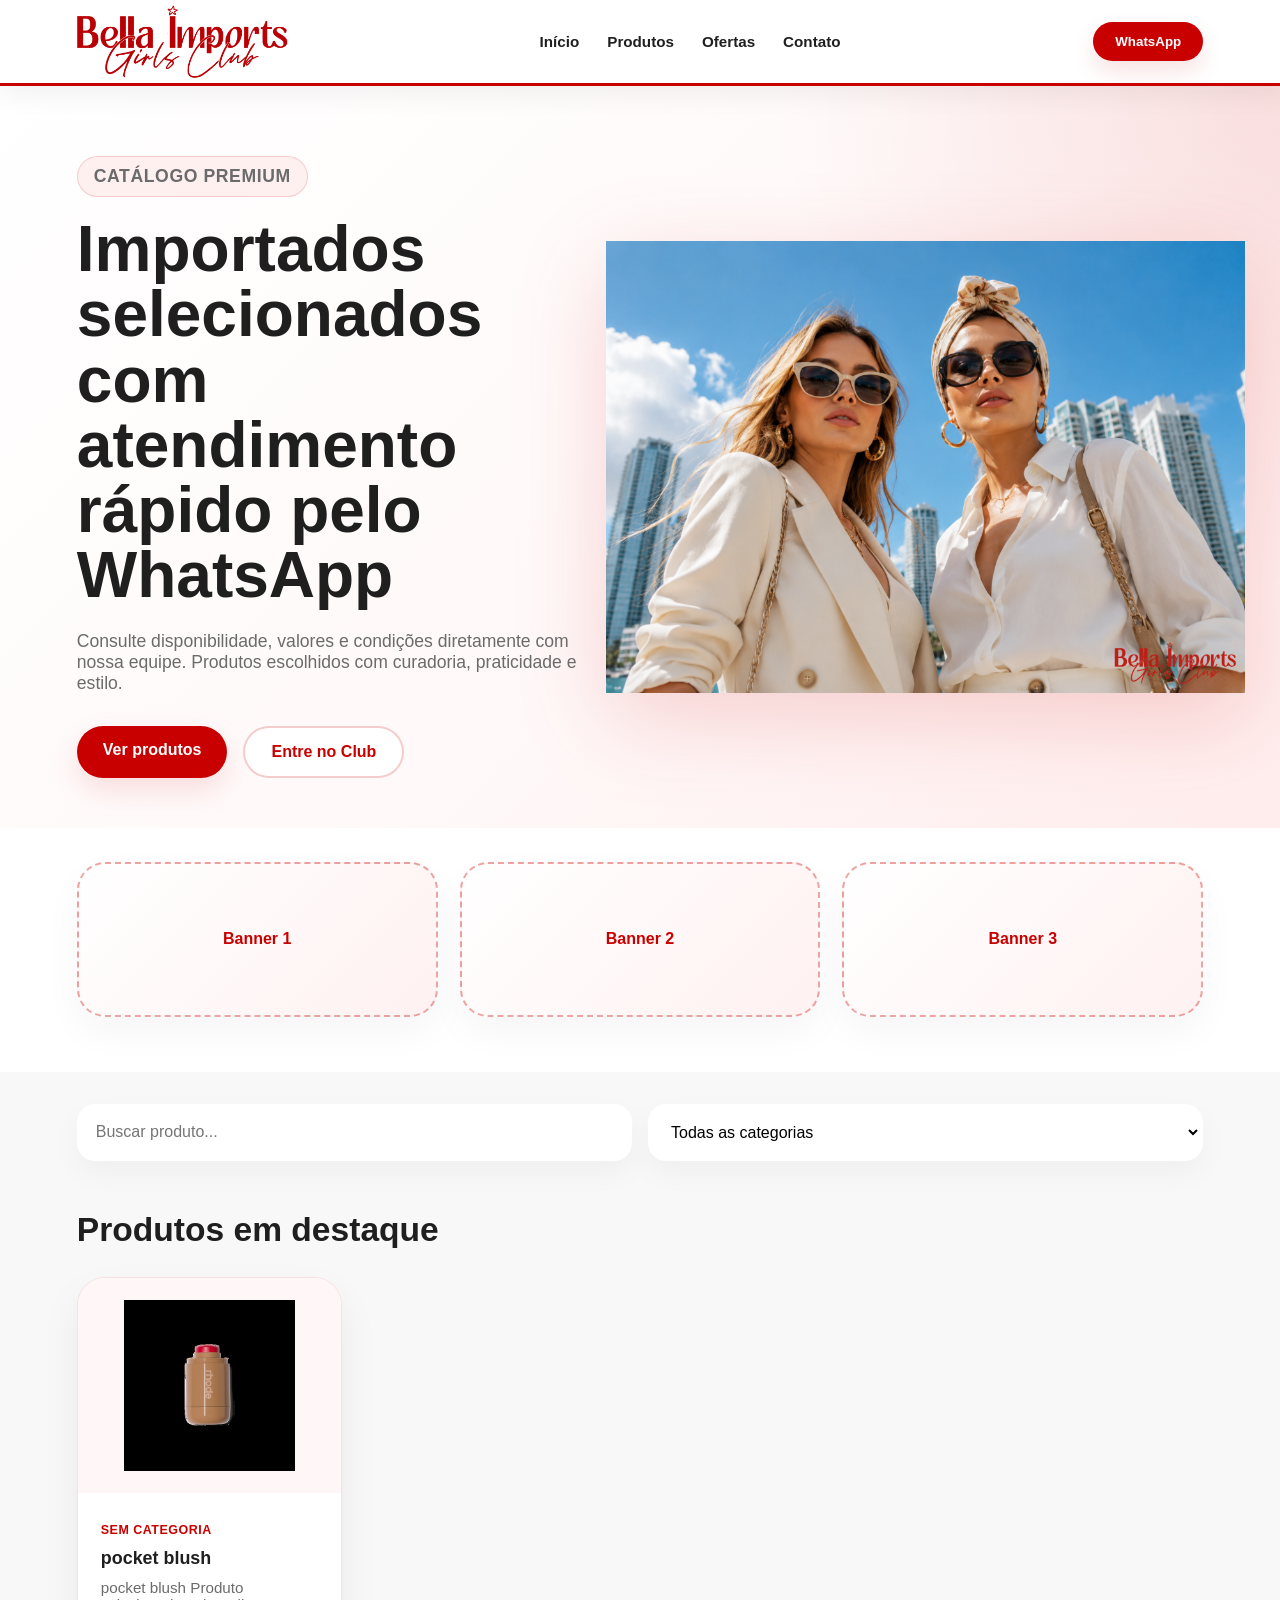
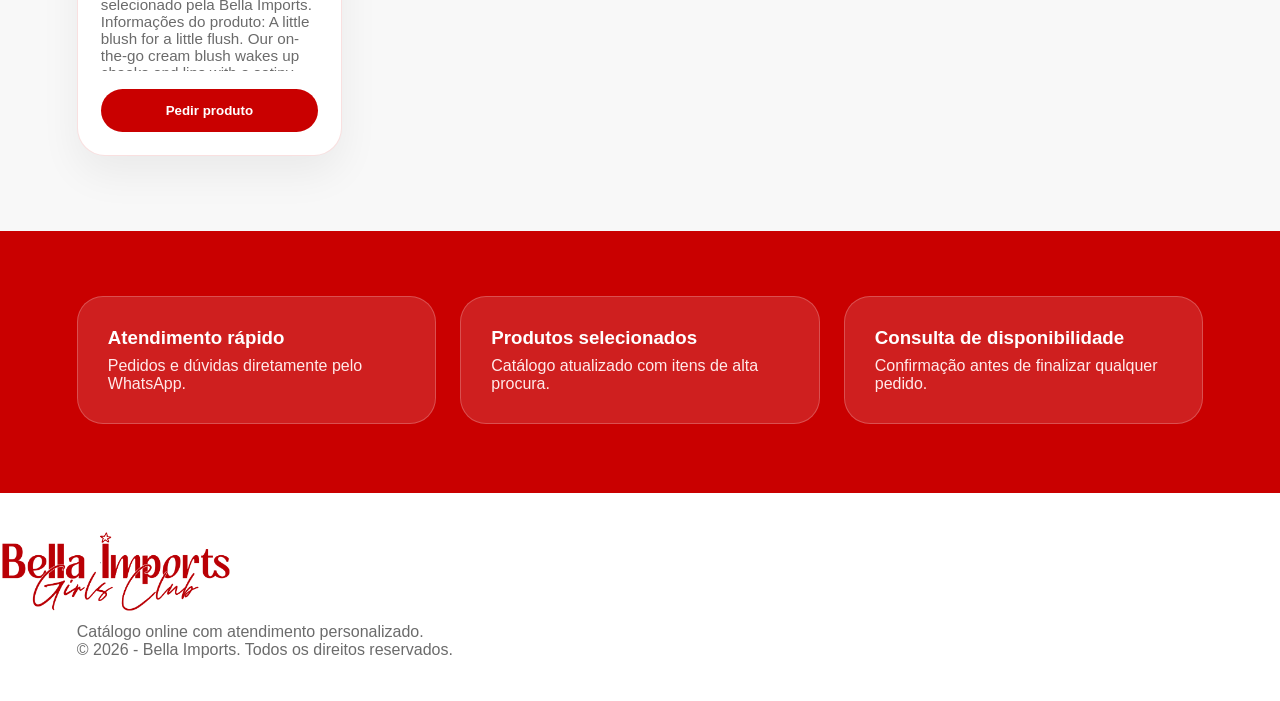
==== index.html @ f45cfa4b "atualiza formulario de pedido" ====
<!DOCTYPE html>
<html lang="pt-BR">
<head>
  <meta charset="UTF-8" />
  <meta name="viewport" content="width=device-width, initial-scale=1.0" />
  <title>Bella Imports</title>
  <link rel="stylesheet" href="styles.css" />
</head>
<body>

  <header class="topbar">
    <div class="logo-img">
      <img src="imagens/logo-bella-imports.png" alt="Bella Imports">
    </div>

    <nav>
      <a href="#">Início</a>
      <a href="#produtos">Produtos</a>
      <a href="#ofertas">Ofertas</a>
      <a href="#contato">Contato</a>
    </nav>

    <button class="whatsapp-btn" onclick="abrirWhatsAppGeral()">WhatsApp</button>
  </header>

  <section class="hero">
    <div class="hero-content">
      <p class="tag">Catálogo premium</p>
      <h1>Importados selecionados com atendimento rápido pelo WhatsApp</h1>
      <p>
        Consulte disponibilidade, valores e condições diretamente com nossa equipe.
        Produtos escolhidos com curadoria, praticidade e estilo.
      </p>

      <div class="hero-actions">
        <a href="#produtos" class="primary-btn">Ver produtos</a>
        <a
  href="https://chat.whatsapp.com/CYGgloy5VpfH5eQVdSyljq?mode=gi_t"
  class="secondary-btn"
  target="_blank"
>
  Entre no Club
</a>
      </div>
    </div>

    <div class="hero-image">
      <img src="imagens/banner-fashion.png" alt="Bella Imports Banner">
    </div>
  </section>

  <section class="banner-grid" id="ofertas">
    <div class="banner">Banner 1</div>
    <div class="banner">Banner 2</div>
    <div class="banner">Banner 3</div>
  </section>

  <section class="controls">
    <input type="text" id="searchInput" placeholder="Buscar produto..." />

    <select id="categoryFilter">
      <option value="todos">Todas as categorias</option>
      <option value="sem-categoria">Sem categoria</option>
      <option value="perfumes">Perfumes</option>
      <option value="celulares">Celulares</option>
      <option value="notebooks">Notebooks</option>
      <option value="games">Games</option>
      <option value="acessorios">Acessórios</option>
    </select>
  </section>

  <main class="products-section" id="produtos">
    <h2>Produtos em destaque</h2>
    <div class="products-grid" id="productsGrid"></div>
  </main>

  <section class="info-section">
    <div>
      <h3>Atendimento rápido</h3>
      <p>Pedidos e dúvidas diretamente pelo WhatsApp.</p>
    </div>

    <div>
      <h3>Produtos selecionados</h3>
      <p>Catálogo atualizado com itens de alta procura.</p>
    </div>

    <div>
      <h3>Consulta de disponibilidade</h3>
      <p>Confirmação antes de finalizar qualquer pedido.</p>
    </div>
  </section>

  <footer id="contato">
    <div class="logo-img footer-logo">
      <img src="imagens/logo-bella-imports.png" alt="Bella Imports">
    </div>

    <p>Catálogo online com atendimento personalizado.</p>
    <p>© 2026 - Bella Imports. Todos os direitos reservados.</p>
  </footer>

  <div class="modal-overlay" id="pedidoModal">
    <div class="pedido-modal">
      <button class="fechar-modal" type="button" onclick="fecharModal()">×</button>

      <span class="modal-tag">Solicitação de produto</span>
      <h2 id="modalProdutoNome">Produto</h2>

      <p class="modal-texto">
        Preencha seus dados para enviar a solicitação pelo WhatsApp.
      </p>

      <div class="form-group">
        <label for="clienteNome">Nome</label>
        <input type="text" id="clienteNome" placeholder="Digite seu nome">
      </div>

      <div class="form-group">
        <label for="clienteCidade">Cidade</label>
        <input type="text" id="clienteCidade" placeholder="Digite sua cidade">
      </div>

      <div class="form-group">
        <label for="clienteEstado">Estado</label>
        <select id="clienteEstado">
          <option value="">Selecione o estado</option>
          <option value="AC">Acre</option>
          <option value="AL">Alagoas</option>
          <option value="AP">Amapá</option>
          <option value="AM">Amazonas</option>
          <option value="BA">Bahia</option>
          <option value="CE">Ceará</option>
          <option value="DF">Distrito Federal</option>
          <option value="ES">Espírito Santo</option>
          <option value="GO">Goiás</option>
          <option value="MA">Maranhão</option>
          <option value="MT">Mato Grosso</option>
          <option value="MS">Mato Grosso do Sul</option>
          <option value="MG">Minas Gerais</option>
          <option value="PA">Pará</option>
          <option value="PB">Paraíba</option>
          <option value="PR">Paraná</option>
          <option value="PE">Pernambuco</option>
          <option value="PI">Piauí</option>
          <option value="RJ">Rio de Janeiro</option>
          <option value="RN">Rio Grande do Norte</option>
          <option value="RS">Rio Grande do Sul</option>
          <option value="RO">Rondônia</option>
          <option value="RR">Roraima</option>
          <option value="SC">Santa Catarina</option>
          <option value="SP">São Paulo</option>
          <option value="SE">Sergipe</option>
          <option value="TO">Tocantins</option>
        </select>
      </div>

      <div class="form-group">
        <label>Forma de pagamento</label>

        <div class="payment-options">
          <label class="payment-card">
            <input type="radio" name="formaPagamento" value="PIX" checked>
            <div class="payment-content">
              <span class="payment-icon">💠</span>
              <div>
                <strong>PIX</strong>
                <small>Pagamento instantâneo</small>
              </div>
            </div>
          </label>

          <label class="payment-card">
            <input type="radio" name="formaPagamento" value="Cartão de Crédito">
            <div class="payment-content">
              <span class="payment-icon">💳</span>
              <div>
                <strong>Cartão de Crédito</strong>
                <small>Parcelamento disponível</small>
              </div>
            </div>
          </label>

          <label class="payment-card">
            <input type="radio" name="formaPagamento" value="Cartão de Débito">
            <div class="payment-content">
              <span class="payment-icon">🏦</span>
              <div>
                <strong>Cartão de Débito</strong>
                <small>Pagamento imediato</small>
              </div>
            </div>
          </label>

          <label class="payment-card">
            <input type="radio" name="formaPagamento" value="Combinar formas de pagamento">
            <div class="payment-content">
              <span class="payment-icon">🤝</span>
              <div>
                <strong>Combinar pagamento</strong>
                <small>Definir posteriormente</small>
              </div>
            </div>
          </label>
        </div>
      </div>

      <button class="confirmar-pedido-btn" type="button" onclick="enviarPedidoWhatsApp()">
        Enviar pelo WhatsApp
      </button>

      <small class="modal-aviso">
        O envio não finaliza compra. Nossa equipe confirmará disponibilidade e condições.
      </small>
    </div>
  </div>

  <script src="script.js"></script>
</body>
</html>
---- styles.css ----
:root {
  --red: #c90000;
  --red-dark: #a80000;
  --red-soft: #fff0f0;
  --white: #ffffff;
  --gray: #f8f8f8;
  --gray-2: #eeeeee;
  --text: #1f1f1f;
  --muted: #6b6b6b;
  --shadow: rgba(201, 0, 0, 0.12);
}

* {
  margin: 0;
  padding: 0;
  box-sizing: border-box;
  font-family: Arial, Helvetica, sans-serif;
}

html {
  scroll-behavior: smooth;
}

body {
  background: var(--gray);
  color: var(--text);
}

.topbar {
  width: 100%;
  height: 86px;
  padding: 0 6%;
  display: flex;
  align-items: center;
  justify-content: space-between;
  background: var(--white);
  box-shadow: 0 8px 28px rgba(0, 0, 0, 0.06);
  position: sticky;
  top: 0;
  z-index: 20;
  border-bottom: 3px solid var(--red);
}

.logo-img {
  width: 210px;
  height: 74px;
  display: flex;
  align-items: center;
  justify-content: center;
  overflow: visible;
}

.logo-img img {
  width: 72px;
  height: auto;
  display: block;
  object-fit: contain;
  transform: rotate(-90deg);
}

nav {
  display: flex;
  gap: 28px;
}

nav a {
  text-decoration: none;
  color: var(--text);
  font-weight: 700;
  font-size: 0.95rem;
}

nav a:hover {
  color: var(--red);
}

.whatsapp-btn,
.primary-btn,
.secondary-btn,
.product-card button,
.confirmar-pedido-btn {
  border: none;
  cursor: pointer;
  border-radius: 999px;
  font-weight: 800;
  transition: 0.25s ease;
}

.whatsapp-btn {
  background: var(--red);
  color: var(--white);
  padding: 12px 22px;
  box-shadow: 0 10px 24px var(--shadow);
}

.whatsapp-btn:hover {
  background: var(--red-dark);
  transform: translateY(-2px);
}

.hero {
  min-height: 560px;
  padding: 70px 6% 50px;
  display: grid;
  grid-template-columns: 1fr 1.05fr;
  align-items: center;
  gap: 42px;
  background:
    radial-gradient(circle at top right, rgba(201, 0, 0, 0.10), transparent 34%),
    linear-gradient(135deg, #ffffff 0%, #fff8f8 60%, #ffecec 100%);
  overflow: hidden;
}

.hero-content {
  position: relative;
  z-index: 2;
}

.tag {
  display: inline-block;
  background: var(--red-soft);
  color: var(--red);
  padding: 9px 16px;
  border-radius: 999px;
  font-weight: 900;
  margin-bottom: 20px;
  text-transform: uppercase;
  letter-spacing: 0.6px;
  font-size: 0.8rem;
  border: 1px solid rgba(201, 0, 0, 0.16);
}

.hero h1 {
  font-size: clamp(2.4rem, 5vw, 4.6rem);
  line-height: 1.02;
  margin-bottom: 22px;
  color: var(--text);
}

.hero p {
  color: var(--muted);
  font-size: 1.1rem;
  max-width: 650px;
}

.hero-actions {
  display: flex;
  gap: 16px;
  margin-top: 32px;
}

.primary-btn,
.secondary-btn {
  text-decoration: none;
  padding: 15px 26px;
}

.primary-btn {
  background: var(--red);
  color: var(--white);
  box-shadow: 0 12px 30px var(--shadow);
}

.secondary-btn {
  background: var(--white);
  color: var(--red);
  border: 2px solid rgba(201, 0, 0, 0.2);
}

.primary-btn:hover,
.secondary-btn:hover {
  transform: translateY(-3px);
}

.secondary-btn:hover {
  background: var(--red-soft);
}

.hero-image {
  width: 100%;
  height: 520px;
  display: flex;
  align-items: center;
  justify-content: center;
  overflow: visible;
}

.hero-image img {
  width: 115%;
  height: 100%;
  object-fit: contain;
  object-position: center;
  display: block;
  filter: drop-shadow(0 24px 45px rgba(201, 0, 0, 0.16));
}

.banner-grid {
  padding: 34px 6% 55px;
  display: grid;
  grid-template-columns: repeat(3, 1fr);
  gap: 22px;
  background: var(--white);
}

.banner {
  height: 155px;
  border-radius: 28px;
  background: linear-gradient(135deg, #ffffff, #fff1f1);
  border: 2px dashed rgba(201, 0, 0, 0.35);
  display: flex;
  align-items: center;
  justify-content: center;
  color: var(--red);
  font-weight: 900;
  box-shadow: 0 16px 38px rgba(0, 0, 0, 0.04);
}

.controls {
  padding: 32px 6% 20px;
  display: flex;
  gap: 16px;
}

.controls input,
.controls select,
.form-group input,
.form-group select {
  width: 100%;
  padding: 17px;
  border: 2px solid transparent;
  border-radius: 18px;
  font-size: 1rem;
  outline: none;
  background: var(--white);
  box-shadow: 0 12px 30px rgba(0, 0, 0, 0.04);
}

.controls input:focus,
.controls select:focus,
.form-group input:focus,
.form-group select:focus {
  border-color: var(--red);
}

.products-section {
  padding: 30px 6% 75px;
}

.products-section h2 {
  font-size: 2.1rem;
  margin-bottom: 28px;
  color: var(--text);
}

.products-grid {
  display: grid;
  grid-template-columns: repeat(4, 1fr);
  gap: 22px;
}

.product-card {
  background: var(--white);
  border-radius: 28px;
  overflow: hidden;
  box-shadow: 0 18px 42px rgba(0, 0, 0, 0.06);
  transition: 0.25s ease;
  border: 1px solid rgba(201, 0, 0, 0.12);
  cursor: pointer;
}

.product-card:hover {
  transform: translateY(-7px);
  box-shadow: 0 28px 70px var(--shadow);
}

.product-img {
  width: 100%;
  height: 215px;
  object-fit: contain;
  padding: 22px;
  background: #fff7f7;
}

.product-info {
  padding: 23px;
}

.category {
  color: var(--red);
  font-size: 0.78rem;
  font-weight: 900;
  text-transform: uppercase;
  letter-spacing: 0.5px;
}

.product-info h3 {
  margin: 10px 0;
  font-size: 1.12rem;
  color: var(--text);
}

.product-info p {
  color: var(--muted);
  font-size: 0.95rem;
  min-height: 44px;
  max-height: 92px;
  overflow: hidden;
}

.product-card button {
  width: 100%;
  padding: 14px;
  background: var(--red);
  color: var(--white);
  margin-top: 18px;
}

.product-card button:hover {
  background: var(--red-dark);
}

.info-section {
  padding: 65px 6%;
  background: var(--red);
  color: var(--white);
  display: grid;
  grid-template-columns: repeat(3, 1fr);
  gap: 24px;
}

.info-section div {
  background: rgba(255, 255, 255, 0.12);
  padding: 30px;
  border-radius: 26px;
  border: 1px solid rgba(255, 255, 255, 0.22);
}

.info-section h3 {
  color: var(--white);
}

.info-section p {
  color: #ffeaea;
  margin-top: 8px;
}

footer {
  padding: 42px 6%;
  background: var(--white);
  color: var(--muted);
  border-top: 4px solid var(--red);
}

.footer-logo {
  justify-content: flex-start;
  margin-bottom: 14px;
}

.footer-logo img {
  width: 78px;
  height: auto;
  object-fit: contain;
  transform: rotate(-90deg);
}

.empty-message {
  background: var(--white);
  padding: 26px;
  border-radius: 22px;
  color: var(--muted);
  border: 1px solid rgba(201, 0, 0, 0.12);
}

.modal-overlay {
  position: fixed;
  inset: 0;
  background: rgba(20, 20, 20, 0.48);
  backdrop-filter: blur(6px);
  display: none;
  align-items: center;
  justify-content: center;
  padding: 20px;
  overflow-y: auto;
  z-index: 999;
}

.modal-overlay.ativo {
  display: flex;
}

.pedido-modal {
  width: 100%;
  max-width: 520px;
  max-height: 92vh;
  overflow-y: auto;
  background: var(--white);
  border-radius: 32px;
  padding: 34px;
  position: relative;
  box-shadow: 0 35px 90px rgba(0, 0, 0, 0.22);
  border: 1px solid rgba(201, 0, 0, 0.14);
  animation: subirModal 0.22s ease;
}

.pedido-modal::-webkit-scrollbar {
  width: 8px;
}

.pedido-modal::-webkit-scrollbar-thumb {
  background: rgba(201, 0, 0, 0.35);
  border-radius: 999px;
}

.pedido-modal::-webkit-scrollbar-track {
  background: transparent;
}

@keyframes subirModal {
  from {
    opacity: 0;
    transform: translateY(18px) scale(0.98);
  }

  to {
    opacity: 1;
    transform: translateY(0) scale(1);
  }
}

.fechar-modal {
  position: absolute;
  top: 18px;
  right: 18px;
  width: 38px;
  height: 38px;
  border: none;
  border-radius: 50%;
  background: var(--red-soft);
  color: var(--red);
  font-size: 1.7rem;
  line-height: 1;
  cursor: pointer;
}

.fechar-modal:hover {
  background: var(--red);
  color: var(--white);
}

.modal-tag {
  display: inline-block;
  background: var(--red-soft);
  color: var(--red);
  padding: 8px 13px;
  border-radius: 999px;
  font-size: 0.78rem;
  font-weight: 900;
  text-transform: uppercase;
  margin-bottom: 14px;
}

.pedido-modal h2 {
  font-size: 1.55rem;
  color: var(--text);
  padding-right: 40px;
  margin-bottom: 10px;
}

.modal-texto {
  color: var(--muted);
  margin-bottom: 24px;
  line-height: 1.45;
}

.form-group {
  margin-bottom: 16px;
}

.form-group label {
  display: block;
  font-weight: 800;
  margin-bottom: 8px;
  color: var(--text);
}

.confirmar-pedido-btn {
  width: 100%;
  padding: 16px;
  background: var(--red);
  color: var(--white);
  margin-top: 8px;
  font-size: 1rem;
  box-shadow: 0 12px 30px var(--shadow);
}

.confirmar-pedido-btn:hover {
  background: var(--red-dark);
  transform: translateY(-2px);
}

.modal-aviso {
  display: block;
  margin-top: 14px;
  color: var(--muted);
  line-height: 1.4;
  text-align: center;
}

.payment-options {
  display: flex;
  flex-direction: column;
  gap: 14px;
  margin-top: 14px;
}

.payment-card {
  position: relative;
  display: block;
  cursor: pointer;
}

.payment-card input[type="radio"] {
  position: absolute;
  opacity: 0;
  pointer-events: none;
}

.payment-content {
  display: flex;
  align-items: center;
  gap: 16px;
  padding: 18px;
  border-radius: 22px;
  background: #fff;
  border: 2px solid rgba(201, 0, 0, 0.08);
  transition: 0.22s ease;
  box-shadow: 0 10px 26px rgba(0, 0, 0, 0.03);
}

.payment-card:hover .payment-content {
  transform: translateY(-2px);
  border-color: rgba(201, 0, 0, 0.25);
}

.payment-card input[type="radio"]:checked + .payment-content {
  border-color: var(--red);
  background: linear-gradient(135deg, #fff, #fff5f5);
  box-shadow: 0 18px 44px rgba(201, 0, 0, 0.12);
}

.payment-icon {
  width: 54px;
  height: 54px;
  border-radius: 18px;
  background: var(--red-soft);
  display: flex;
  align-items: center;
  justify-content: center;
  font-size: 1.4rem;
  flex-shrink: 0;
}

.payment-content strong {
  display: block;
  font-size: 1rem;
  color: var(--text);
}

.payment-content small {
  color: var(--muted);
  margin-top: 4px;
  display: block;
}

@media (max-width: 1000px) {
  .hero {
    grid-template-columns: 1fr;
    padding-top: 55px;
  }

  .hero-image {
    height: auto;
    margin-top: 10px;
  }

  .hero-image img {
    width: 100%;
    height: auto;
  }

  .banner-grid,
  .info-section {
    grid-template-columns: 1fr;
  }

  .products-grid {
    grid-template-columns: repeat(2, 1fr);
  }

  nav {
    display: none;
  }
}

@media (max-width: 600px) {
  .topbar {
    height: 78px;
    padding: 0 4%;
  }

  .logo-img {
    width: 160px;
    height: 64px;
  }

  .logo-img img {
    width: 60px;
    transform: rotate(-90deg);
  }

  .hero {
    padding: 46px 4% 30px;
  }

  .hero-actions,
  .controls {
    flex-direction: column;
  }

  .products-grid {
    grid-template-columns: 1fr;
  }

  .banner-grid,
  .products-section,
  .info-section {
    padding-left: 4%;
    padding-right: 4%;
  }

  .pedido-modal {
    padding: 28px 22px;
    border-radius: 26px;
  }
}
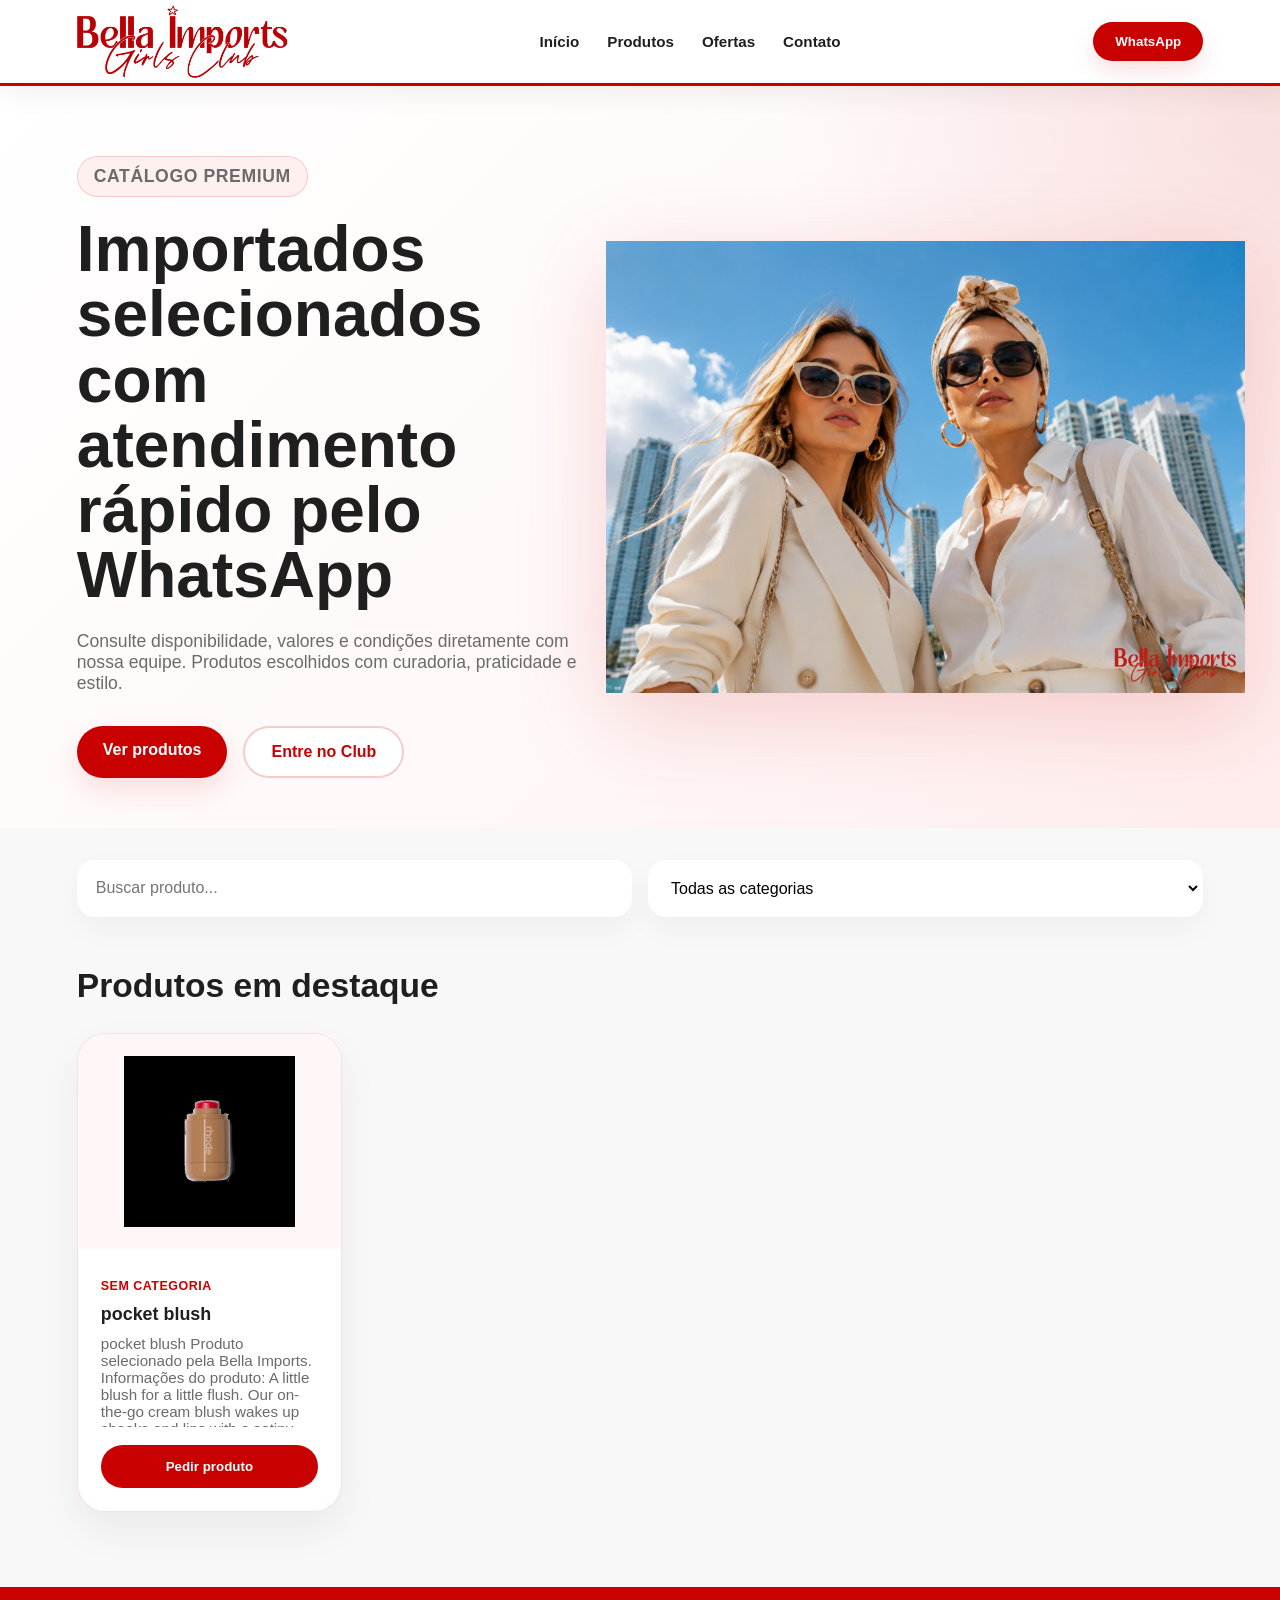
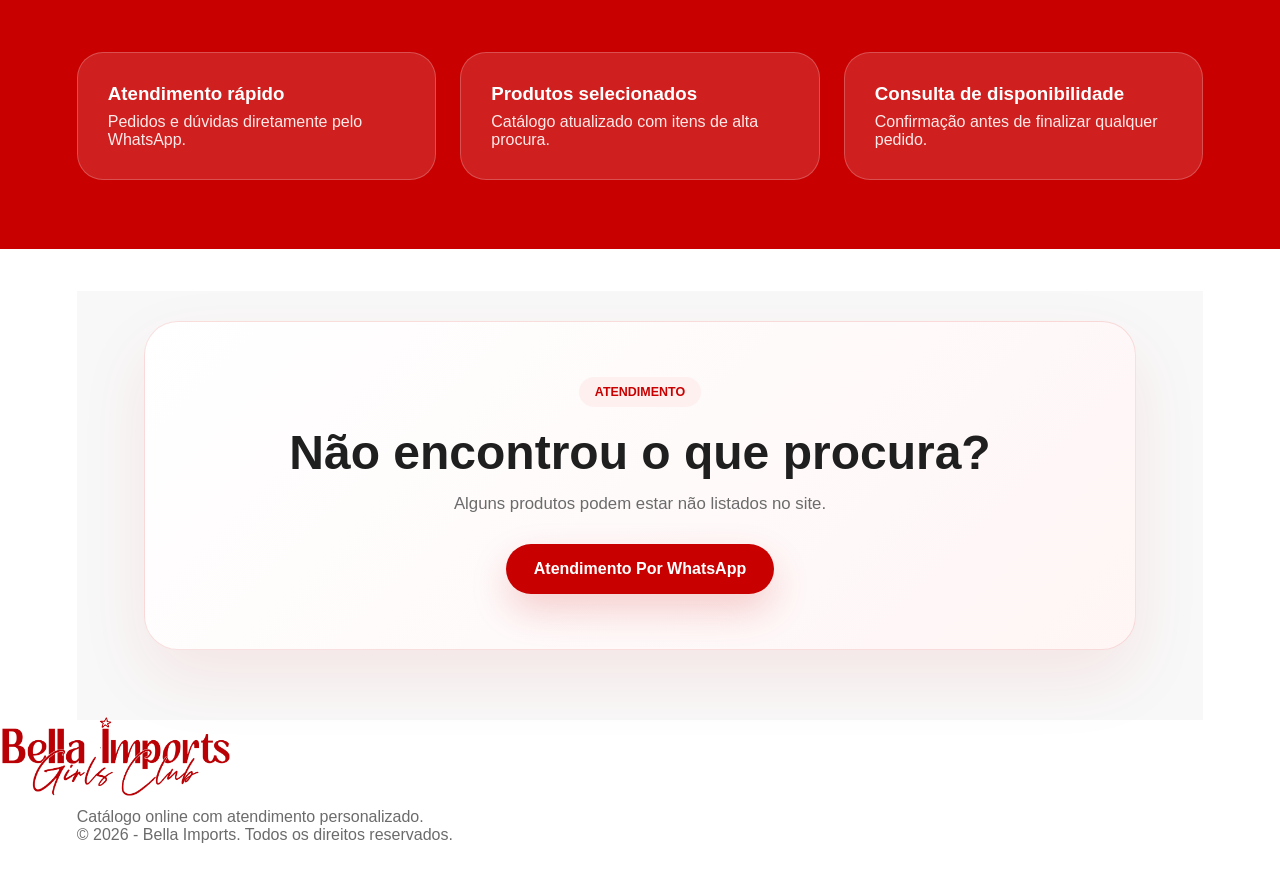
==== commit e95b6180: "adiciona cidade e estado" ====
--- a/index.html
+++ b/index.html
@@ -47,12 +47,6 @@
     <div class="hero-image">
       <img src="imagens/banner-fashion.png" alt="Bella Imports Banner">
     </div>
-  </section>
-
-  <section class="banner-grid" id="ofertas">
-    <div class="banner">Banner 1</div>
-    <div class="banner">Banner 2</div>
-    <div class="banner">Banner 3</div>
   </section>
 
   <section class="controls">
@@ -92,6 +86,33 @@
   </section>
 
   <footer id="contato">
+<section class="support-card-section">
+
+  <div class="support-card">
+
+    <span class="support-tag">
+      Atendimento
+    </span>
+
+    <h2>
+      Não encontrou o que procura?
+    </h2>
+
+    <p>
+      Alguns produtos podem estar não listados no site.
+    </p>
+
+    <a
+      href="https://wa.me/5517999999999?text=Ol%C3%A1%2C%20vim%20do%20Site!"
+      class="support-whatsapp-btn"
+      target="_blank"
+    >
+      Atendimento Por WhatsApp
+    </a>
+
+  </div>
+
+</section>
     <div class="logo-img footer-logo">
       <img src="imagens/logo-bella-imports.png" alt="Bella Imports">
     </div>
--- a/styles.css
+++ b/styles.css
@@ -642,4 +642,113 @@
     padding: 28px 22px;
     border-radius: 26px;
   }
+}
+
+/* CARD SUPORTE */
+
+.support-card-section {
+  padding: 30px 6% 70px;
+  background: var(--gray);
+}
+
+.support-card {
+  width: 100%;
+
+  border-radius: 34px;
+
+  padding: 55px 40px;
+
+  background:
+    linear-gradient(
+      135deg,
+      #ffffff 0%,
+      #fff5f5 100%
+    );
+
+  border:
+    1px solid rgba(201, 0, 0, 0.12);
+
+  box-shadow:
+    0 28px 70px rgba(201, 0, 0, 0.08);
+
+  text-align: center;
+}
+
+.support-tag {
+  display: inline-block;
+
+  background: var(--red-soft);
+
+  color: var(--red);
+
+  padding: 8px 16px;
+
+  border-radius: 999px;
+
+  font-size: 0.78rem;
+
+  font-weight: 900;
+
+  text-transform: uppercase;
+
+  margin-bottom: 18px;
+}
+
+.support-card h2 {
+  font-size: clamp(2rem, 4vw, 3rem);
+
+  color: var(--text);
+
+  margin-bottom: 14px;
+}
+
+.support-card p {
+  color: var(--muted);
+
+  font-size: 1.05rem;
+
+  margin-bottom: 30px;
+}
+
+.support-whatsapp-btn {
+  display: inline-flex;
+
+  align-items: center;
+
+  justify-content: center;
+
+  text-decoration: none;
+
+  background: var(--red);
+
+  color: var(--white);
+
+  padding: 16px 28px;
+
+  border-radius: 999px;
+
+  font-weight: 800;
+
+  transition: 0.25s ease;
+
+  box-shadow:
+    0 16px 38px rgba(201, 0, 0, 0.18);
+}
+
+.support-whatsapp-btn:hover {
+  background: var(--red-dark);
+
+  transform: translateY(-3px);
+}
+
+@media (max-width: 700px) {
+
+  .support-card {
+    padding: 42px 24px;
+  }
+
+  .support-card h2 {
+    line-height: 1.1;
+  }
+
 }
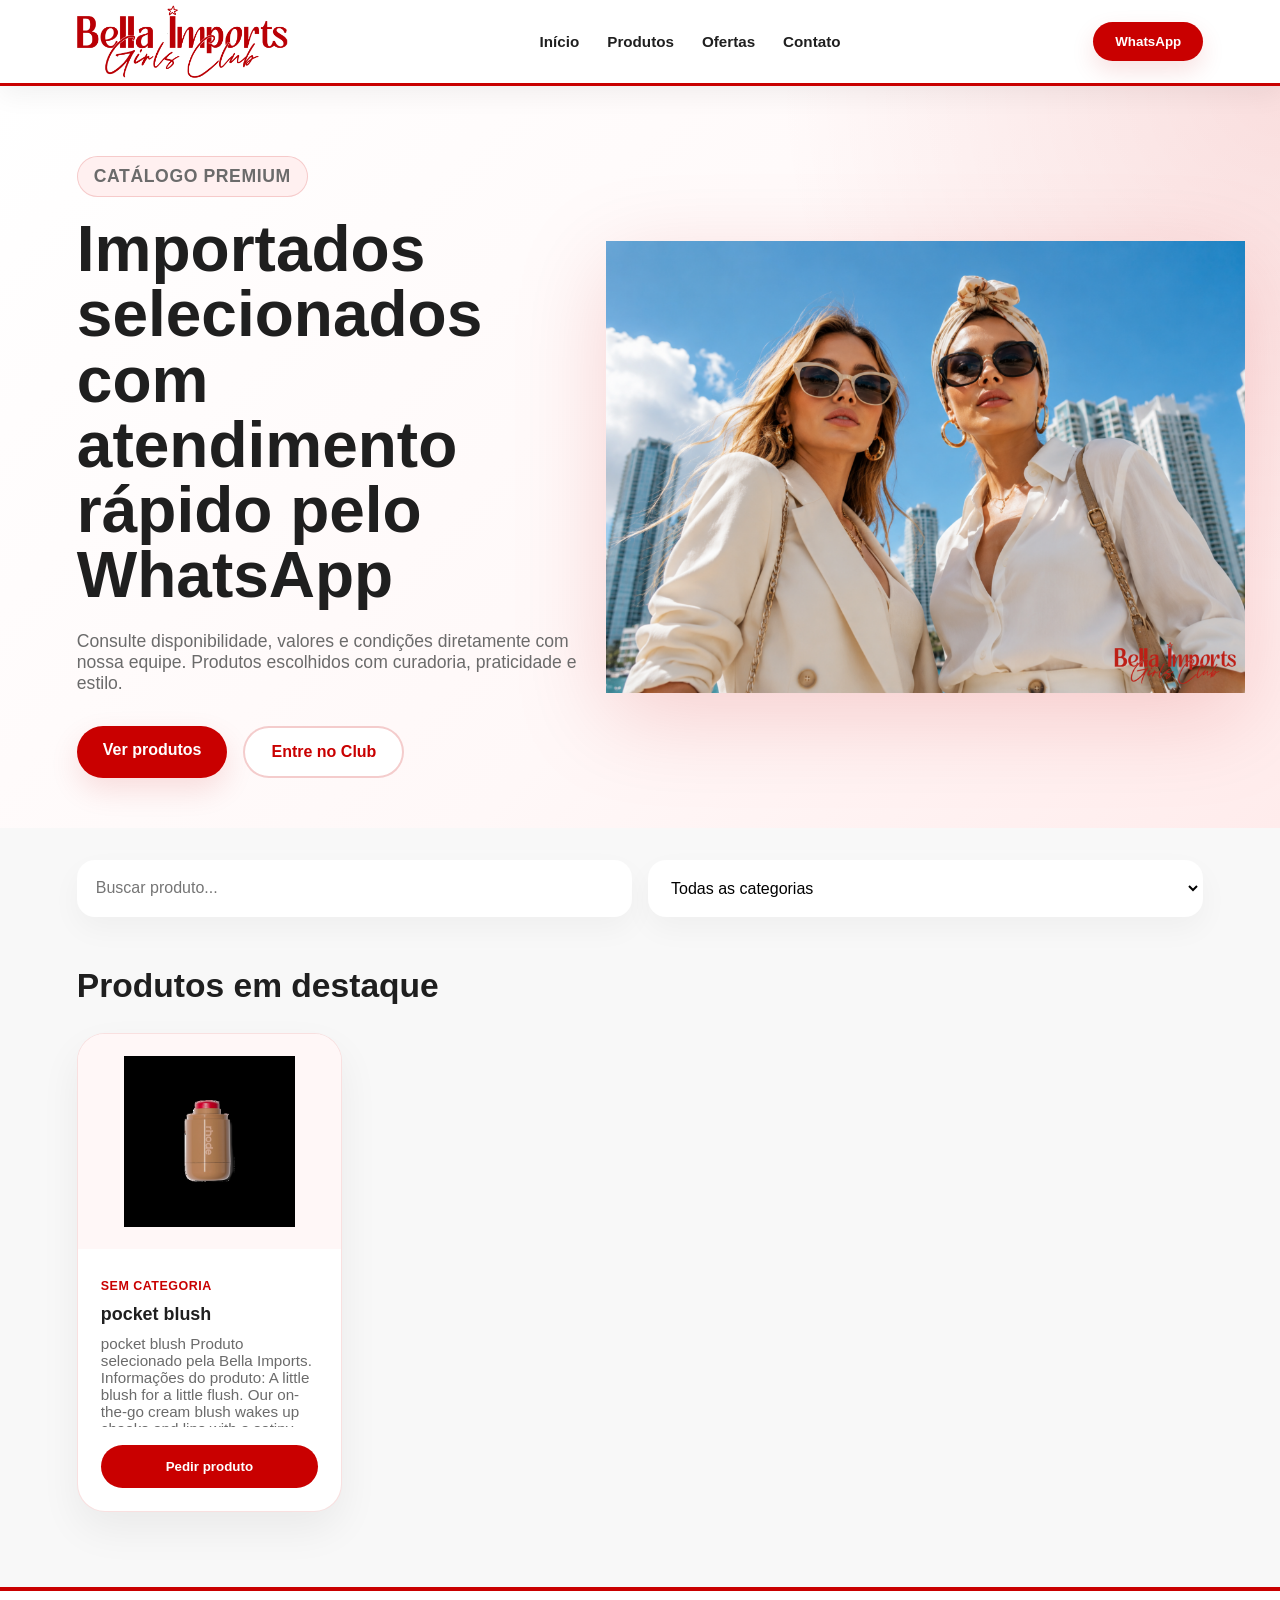
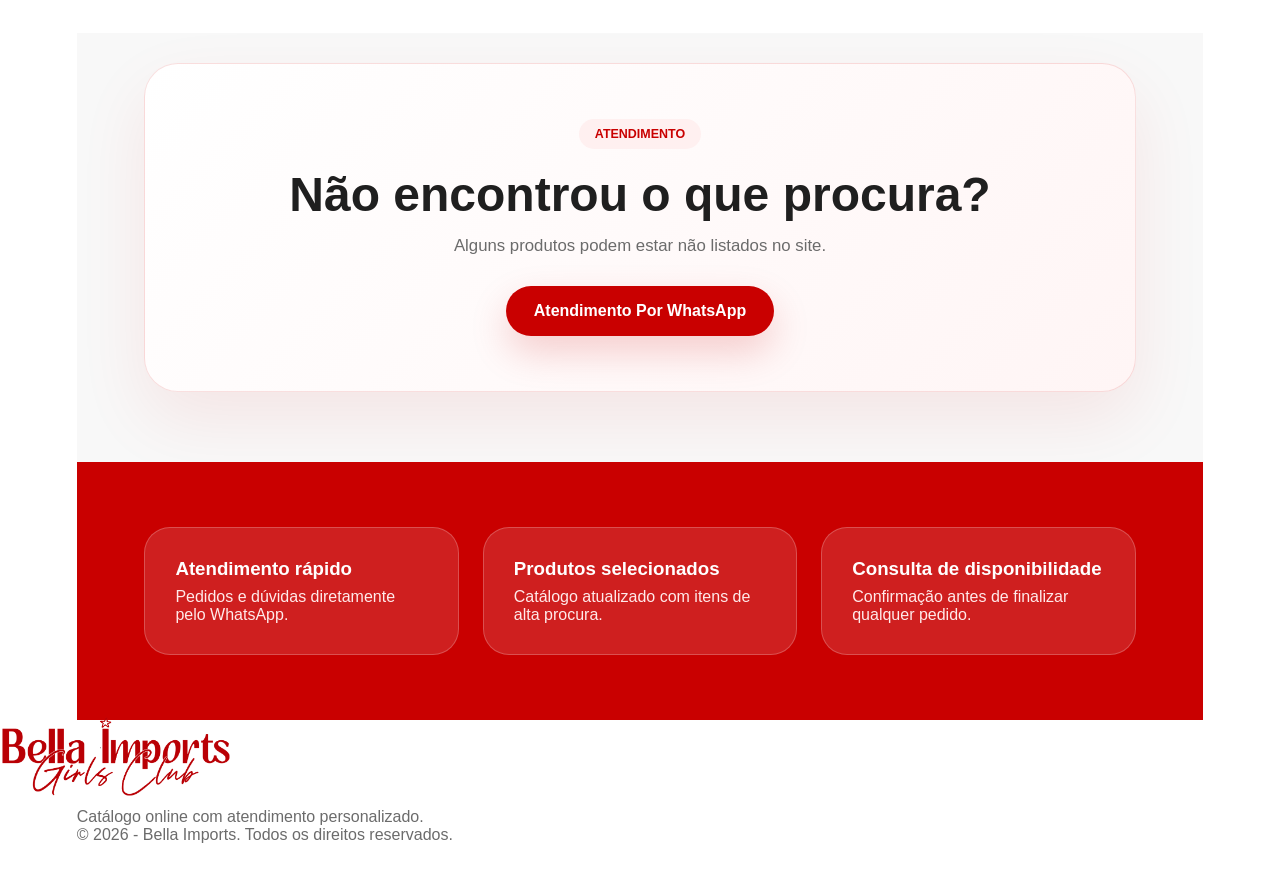
==== commit 0a30e02a: "atualiza formulario de pedido" ====
--- a/index.html
+++ b/index.html
@@ -68,23 +68,6 @@
     <div class="products-grid" id="productsGrid"></div>
   </main>
 
-  <section class="info-section">
-    <div>
-      <h3>Atendimento rápido</h3>
-      <p>Pedidos e dúvidas diretamente pelo WhatsApp.</p>
-    </div>
-
-    <div>
-      <h3>Produtos selecionados</h3>
-      <p>Catálogo atualizado com itens de alta procura.</p>
-    </div>
-
-    <div>
-      <h3>Consulta de disponibilidade</h3>
-      <p>Confirmação antes de finalizar qualquer pedido.</p>
-    </div>
-  </section>
-
   <footer id="contato">
 <section class="support-card-section">
 
@@ -111,8 +94,25 @@
     </a>
 
   </div>
-
 </section>
+
+  <section class="info-section">
+    <div>
+      <h3>Atendimento rápido</h3>
+      <p>Pedidos e dúvidas diretamente pelo WhatsApp.</p>
+    </div>
+
+    <div>
+      <h3>Produtos selecionados</h3>
+      <p>Catálogo atualizado com itens de alta procura.</p>
+    </div>
+
+    <div>
+      <h3>Consulta de disponibilidade</h3>
+      <p>Confirmação antes de finalizar qualquer pedido.</p>
+    </div>
+  </section>
+
     <div class="logo-img footer-logo">
       <img src="imagens/logo-bella-imports.png" alt="Bella Imports">
     </div>
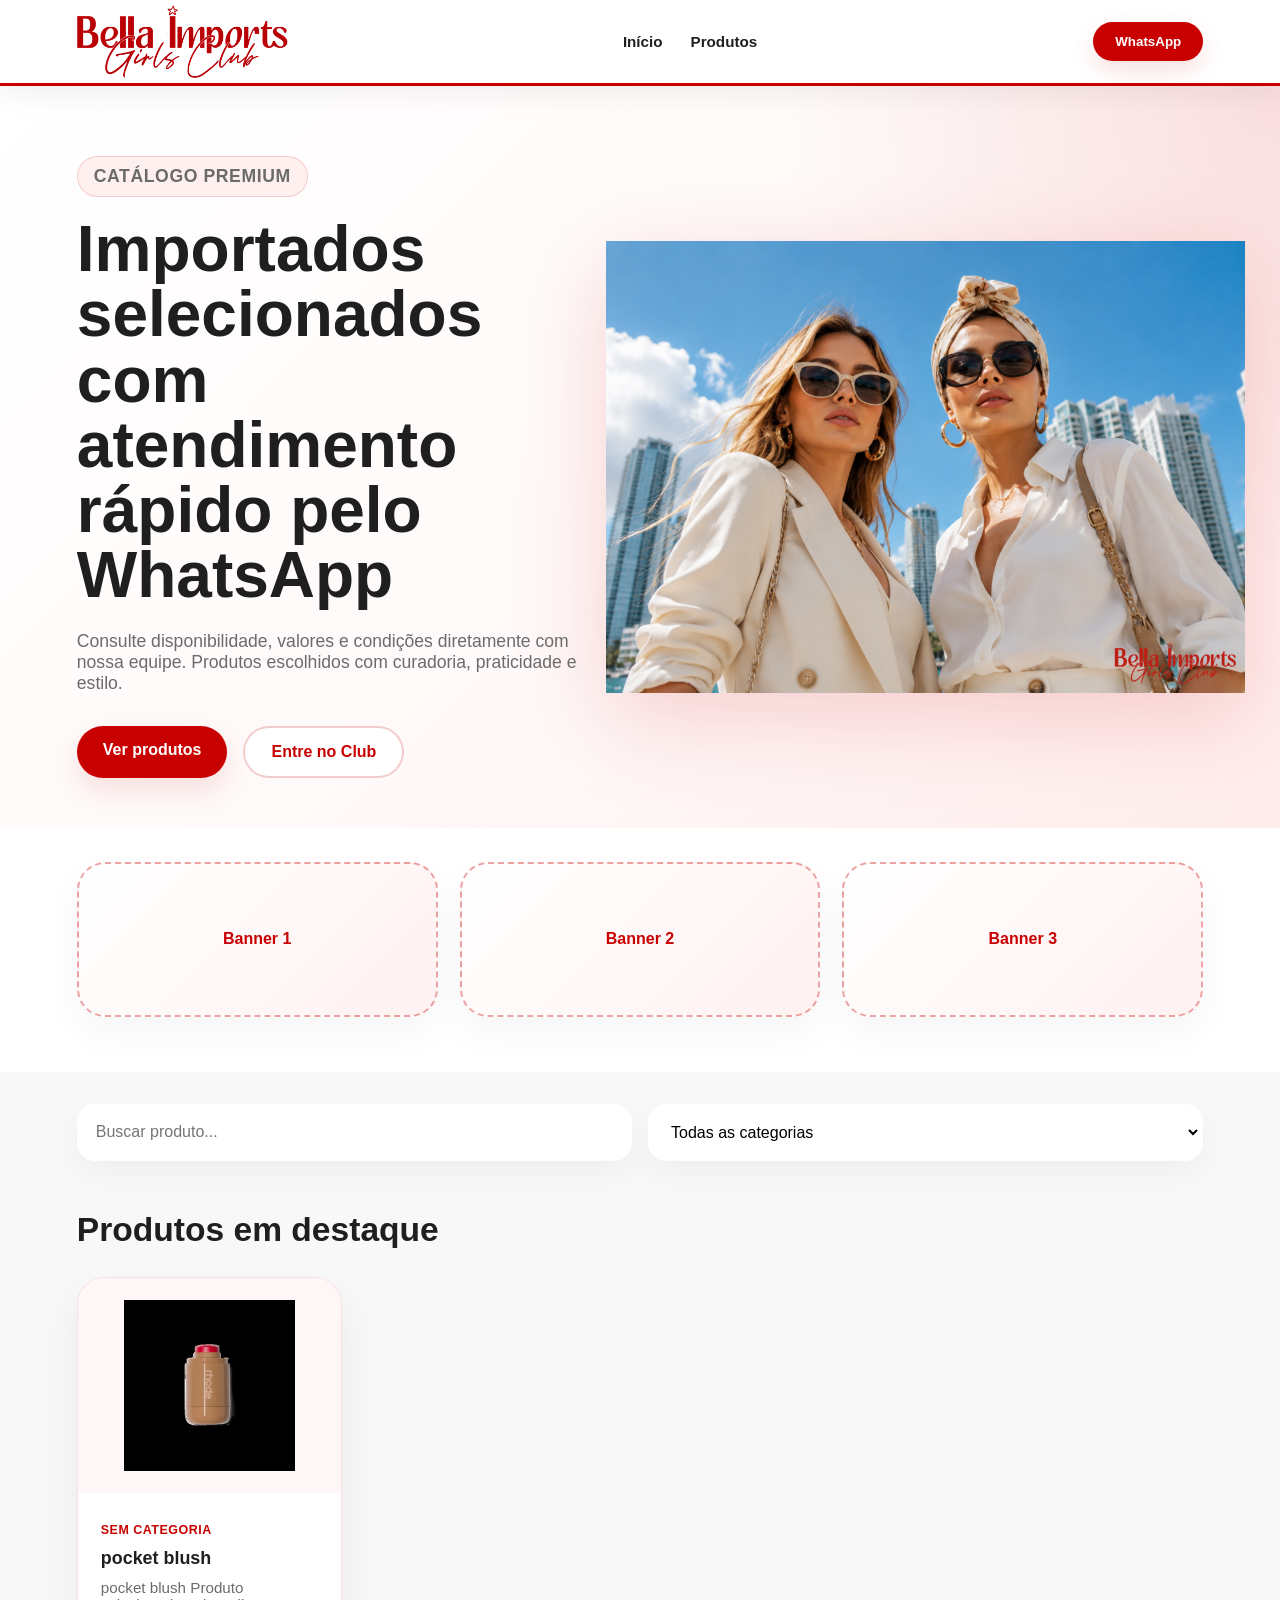
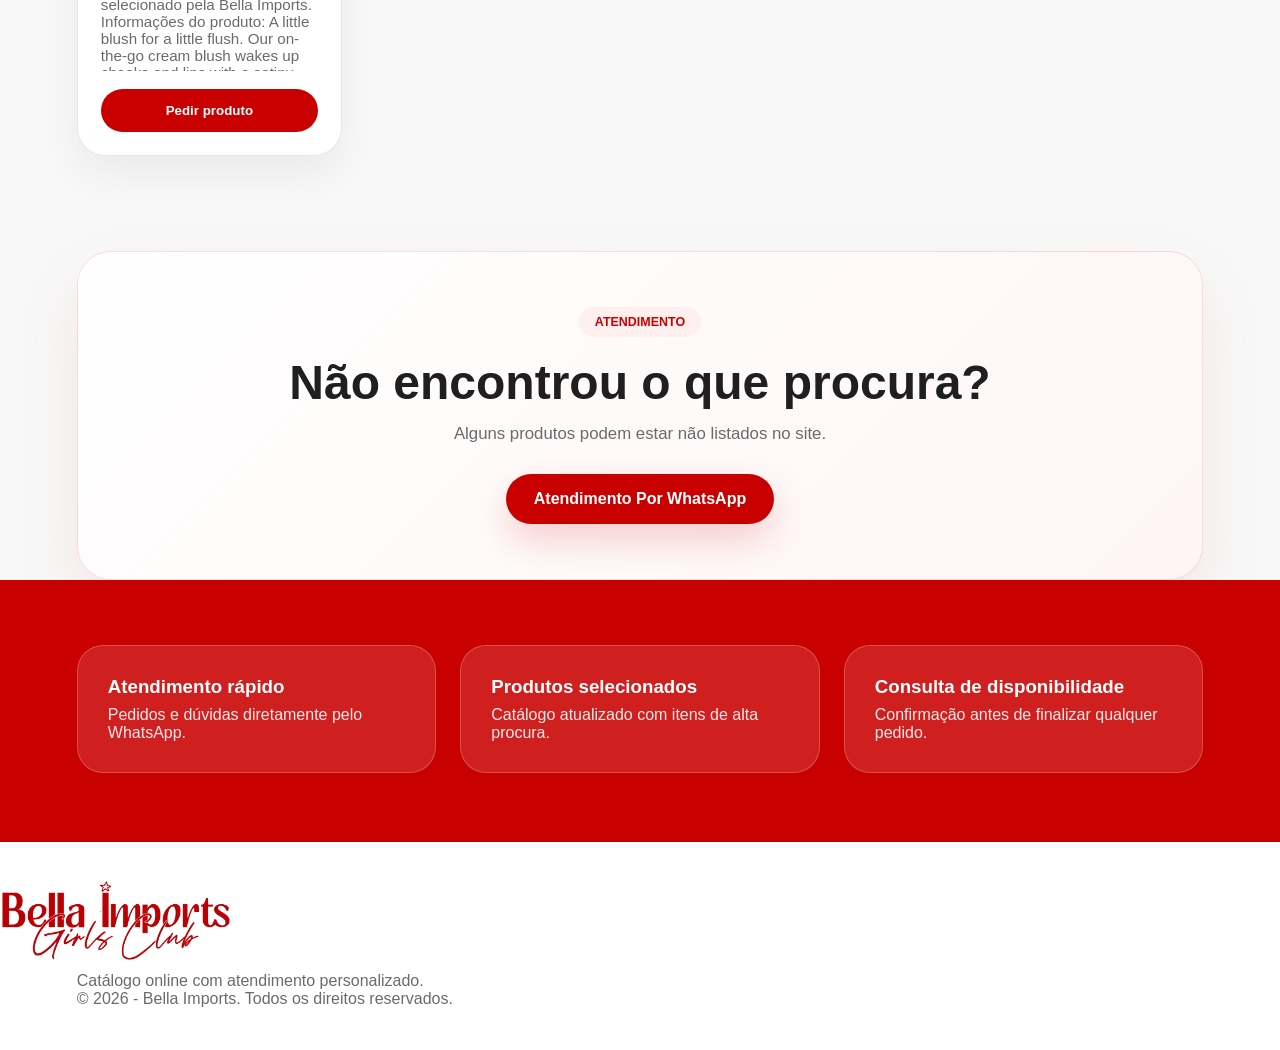
==== commit a9a887e2: "atualiza formulario de pedido" ====
--- a/index.html
+++ b/index.html
@@ -3,100 +3,191 @@
 <head>
   <meta charset="UTF-8" />
   <meta name="viewport" content="width=device-width, initial-scale=1.0" />
+
   <title>Bella Imports</title>
+
   <link rel="stylesheet" href="styles.css" />
 </head>
+
 <body>
 
   <header class="topbar">
+
     <div class="logo-img">
-      <img src="imagens/logo-bella-imports.png" alt="Bella Imports">
+      <img
+        src="imagens/logo-bella-imports.png"
+        alt="Bella Imports"
+      >
     </div>
 
     <nav>
       <a href="#">Início</a>
       <a href="#produtos">Produtos</a>
-      <a href="#ofertas">Ofertas</a>
-      <a href="#contato">Contato</a>
     </nav>
 
-    <button class="whatsapp-btn" onclick="abrirWhatsAppGeral()">WhatsApp</button>
+    <button
+      class="whatsapp-btn"
+      onclick="abrirWhatsAppGeral()"
+    >
+      WhatsApp
+    </button>
+
   </header>
 
   <section class="hero">
+
     <div class="hero-content">
-      <p class="tag">Catálogo premium</p>
-      <h1>Importados selecionados com atendimento rápido pelo WhatsApp</h1>
+
+      <p class="tag">
+        Catálogo premium
+      </p>
+
+      <h1>
+        Importados selecionados com atendimento rápido pelo WhatsApp
+      </h1>
+
       <p>
         Consulte disponibilidade, valores e condições diretamente com nossa equipe.
         Produtos escolhidos com curadoria, praticidade e estilo.
       </p>
 
       <div class="hero-actions">
-        <a href="#produtos" class="primary-btn">Ver produtos</a>
+
         <a
-  href="https://chat.whatsapp.com/CYGgloy5VpfH5eQVdSyljq?mode=gi_t"
-  class="secondary-btn"
-  target="_blank"
->
-  Entre no Club
-</a>
+          href="#produtos"
+          class="primary-btn"
+        >
+          Ver produtos
+        </a>
+
+        <a
+          href="https://chat.whatsapp.com/CYGgloy5VpfH5eQVdSyljq?mode=gi_t"
+          class="secondary-btn"
+          target="_blank"
+        >
+          Entre no Club
+        </a>
+
       </div>
+
     </div>
 
     <div class="hero-image">
-      <img src="imagens/banner-fashion.png" alt="Bella Imports Banner">
-    </div>
+      <img
+        src="imagens/banner-fashion.png"
+        alt="Bella Imports Banner"
+      >
+    </div>
+
   </section>
 
+  <section
+    class="banner-grid"
+    id="ofertas"
+  >
+
+    <div class="banner">
+      Banner 1
+    </div>
+
+    <div class="banner">
+      Banner 2
+    </div>
+
+    <div class="banner">
+      Banner 3
+    </div>
+
+  </section>
+
   <section class="controls">
-    <input type="text" id="searchInput" placeholder="Buscar produto..." />
+
+    <input
+      type="text"
+      id="searchInput"
+      placeholder="Buscar produto..."
+    />
 
     <select id="categoryFilter">
-      <option value="todos">Todas as categorias</option>
-      <option value="sem-categoria">Sem categoria</option>
-      <option value="perfumes">Perfumes</option>
-      <option value="celulares">Celulares</option>
-      <option value="notebooks">Notebooks</option>
-      <option value="games">Games</option>
-      <option value="acessorios">Acessórios</option>
+
+      <option value="todos">
+        Todas as categorias
+      </option>
+
+      <option value="sem-categoria">
+        Sem categoria
+      </option>
+
+      <option value="perfumes">
+        Perfumes
+      </option>
+
+      <option value="celulares">
+        Celulares
+      </option>
+
+      <option value="notebooks">
+        Notebooks
+      </option>
+
+      <option value="games">
+        Games
+      </option>
+
+      <option value="acessorios">
+        Acessórios
+      </option>
+
     </select>
+
   </section>
 
-  <main class="products-section" id="produtos">
-    <h2>Produtos em destaque</h2>
-    <div class="products-grid" id="productsGrid"></div>
+  <main
+    class="products-section"
+    id="produtos"
+  >
+
+    <h2>
+      Produtos em destaque
+    </h2>
+
+    <div
+      class="products-grid"
+      id="productsGrid"
+    ></div>
+
   </main>
 
-  <footer id="contato">
-<section class="support-card-section">
-
-  <div class="support-card">
-
-    <span class="support-tag">
-      Atendimento
-    </span>
-
-    <h2>
-      Não encontrou o que procura?
-    </h2>
-
-    <p>
-      Alguns produtos podem estar não listados no site.
-    </p>
-
-    <a
-      href="https://wa.me/5517999999999?text=Ol%C3%A1%2C%20vim%20do%20Site!"
-      class="support-whatsapp-btn"
-      target="_blank"
-    >
-      Atendimento Por WhatsApp
-    </a>
-
-  </div>
-</section>
+  <section class="support-card-section">
+
+    <div class="support-card">
+
+      <span class="support-tag">
+        Atendimento
+      </span>
+
+      <h2>
+        Não encontrou o que procura?
+      </h2>
+
+      <p>
+        Alguns produtos podem estar não listados no site.
+      </p>
+
+      <a
+        href="https://wa.me/5517997332057?text=Ol%C3%A1%2C%20vim%20do%20Site!"
+        class="support-whatsapp-btn"
+        target="_blank"
+      >
+        Atendimento Por WhatsApp
+      </a>
+
+    </div>
+
+  </section>
 
   <section class="info-section">
+
     <div>
       <h3>Atendimento rápido</h3>
       <p>Pedidos e dúvidas diretamente pelo WhatsApp.</p>
@@ -111,41 +202,97 @@
       <h3>Consulta de disponibilidade</h3>
       <p>Confirmação antes de finalizar qualquer pedido.</p>
     </div>
+
   </section>
 
+  <footer id="contato">
+
     <div class="logo-img footer-logo">
-      <img src="imagens/logo-bella-imports.png" alt="Bella Imports">
-    </div>
-
-    <p>Catálogo online com atendimento personalizado.</p>
-    <p>© 2026 - Bella Imports. Todos os direitos reservados.</p>
+
+      <img
+        src="imagens/logo-bella-imports.png"
+        alt="Bella Imports"
+      >
+
+    </div>
+
+    <p>
+      Catálogo online com atendimento personalizado.
+    </p>
+
+    <p>
+      © 2026 - Bella Imports. Todos os direitos reservados.
+    </p>
+
   </footer>
 
-  <div class="modal-overlay" id="pedidoModal">
+  <div
+    class="modal-overlay"
+    id="pedidoModal"
+  >
+
     <div class="pedido-modal">
-      <button class="fechar-modal" type="button" onclick="fecharModal()">×</button>
-
-      <span class="modal-tag">Solicitação de produto</span>
-      <h2 id="modalProdutoNome">Produto</h2>
+
+      <button
+        class="fechar-modal"
+        type="button"
+        onclick="fecharModal()"
+      >
+        ×
+      </button>
+
+      <span class="modal-tag">
+        Solicitação de produto
+      </span>
+
+      <h2 id="modalProdutoNome">
+        Produto
+      </h2>
 
       <p class="modal-texto">
         Preencha seus dados para enviar a solicitação pelo WhatsApp.
       </p>
 
       <div class="form-group">
-        <label for="clienteNome">Nome</label>
-        <input type="text" id="clienteNome" placeholder="Digite seu nome">
+
+        <label for="clienteNome">
+          Nome
+        </label>
+
+        <input
+          type="text"
+          id="clienteNome"
+          placeholder="Digite seu nome"
+        >
+
       </div>
 
       <div class="form-group">
-        <label for="clienteCidade">Cidade</label>
-        <input type="text" id="clienteCidade" placeholder="Digite sua cidade">
+
+        <label for="clienteCidade">
+          Cidade
+        </label>
+
+        <input
+          type="text"
+          id="clienteCidade"
+          placeholder="Digite sua cidade"
+        >
+
       </div>
 
       <div class="form-group">
-        <label for="clienteEstado">Estado</label>
+
+        <label for="clienteEstado">
+          Estado
+        </label>
+
         <select id="clienteEstado">
-          <option value="">Selecione o estado</option>
+
+          <option value="">
+            Selecione o estado
+          </option>
+
           <option value="AC">Acre</option>
           <option value="AL">Alagoas</option>
           <option value="AP">Amapá</option>
@@ -173,69 +320,133 @@
           <option value="SP">São Paulo</option>
           <option value="SE">Sergipe</option>
           <option value="TO">Tocantins</option>
+
         </select>
+
       </div>
 
       <div class="form-group">
-        <label>Forma de pagamento</label>
+
+        <label>
+          Forma de pagamento
+        </label>
 
         <div class="payment-options">
+
           <label class="payment-card">
-            <input type="radio" name="formaPagamento" value="PIX" checked>
+
+            <input
+              type="radio"
+              name="formaPagamento"
+              value="PIX"
+              checked
+            >
+
             <div class="payment-content">
-              <span class="payment-icon">💠</span>
+
+              <span class="payment-icon">
+                💠
+              </span>
+
               <div>
                 <strong>PIX</strong>
                 <small>Pagamento instantâneo</small>
               </div>
+
             </div>
+
           </label>
 
           <label class="payment-card">
-            <input type="radio" name="formaPagamento" value="Cartão de Crédito">
+
+            <input
+              type="radio"
+              name="formaPagamento"
+              value="Cartão de Crédito"
+            >
+
             <div class="payment-content">
-              <span class="payment-icon">💳</span>
+
+              <span class="payment-icon">
+                💳
+              </span>
+
               <div>
                 <strong>Cartão de Crédito</strong>
                 <small>Parcelamento disponível</small>
               </div>
+
             </div>
+
           </label>
 
           <label class="payment-card">
-            <input type="radio" name="formaPagamento" value="Cartão de Débito">
+
+            <input
+              type="radio"
+              name="formaPagamento"
+              value="Cartão de Débito"
+            >
+
             <div class="payment-content">
-              <span class="payment-icon">🏦</span>
+
+              <span class="payment-icon">
+                🏦
+              </span>
+
               <div>
                 <strong>Cartão de Débito</strong>
                 <small>Pagamento imediato</small>
               </div>
+
             </div>
+
           </label>
 
           <label class="payment-card">
-            <input type="radio" name="formaPagamento" value="Combinar formas de pagamento">
+
+            <input
+              type="radio"
+              name="formaPagamento"
+              value="Combinar formas de pagamento"
+            >
+
             <div class="payment-content">
-              <span class="payment-icon">🤝</span>
+
+              <span class="payment-icon">
+                🤝
+              </span>
+
               <div>
                 <strong>Combinar pagamento</strong>
                 <small>Definir posteriormente</small>
               </div>
+
             </div>
+
           </label>
+
         </div>
+
       </div>
 
-      <button class="confirmar-pedido-btn" type="button" onclick="enviarPedidoWhatsApp()">
+      <button
+        class="confirmar-pedido-btn"
+        type="button"
+        onclick="enviarPedidoWhatsApp()"
+      >
         Enviar pelo WhatsApp
       </button>
 
       <small class="modal-aviso">
         O envio não finaliza compra. Nossa equipe confirmará disponibilidade e condições.
       </small>
-    </div>
+
+    </div>
+
   </div>
 
   <script src="script.js"></script>
+
 </body>
 </html>
--- a/styles.css
+++ b/styles.css
@@ -647,7 +647,7 @@
 /* CARD SUPORTE */
 
 .support-card-section {
-  padding: 30px 6% 70px;
+  padding: 20px 6% 0;
   background: var(--gray);
 }
 
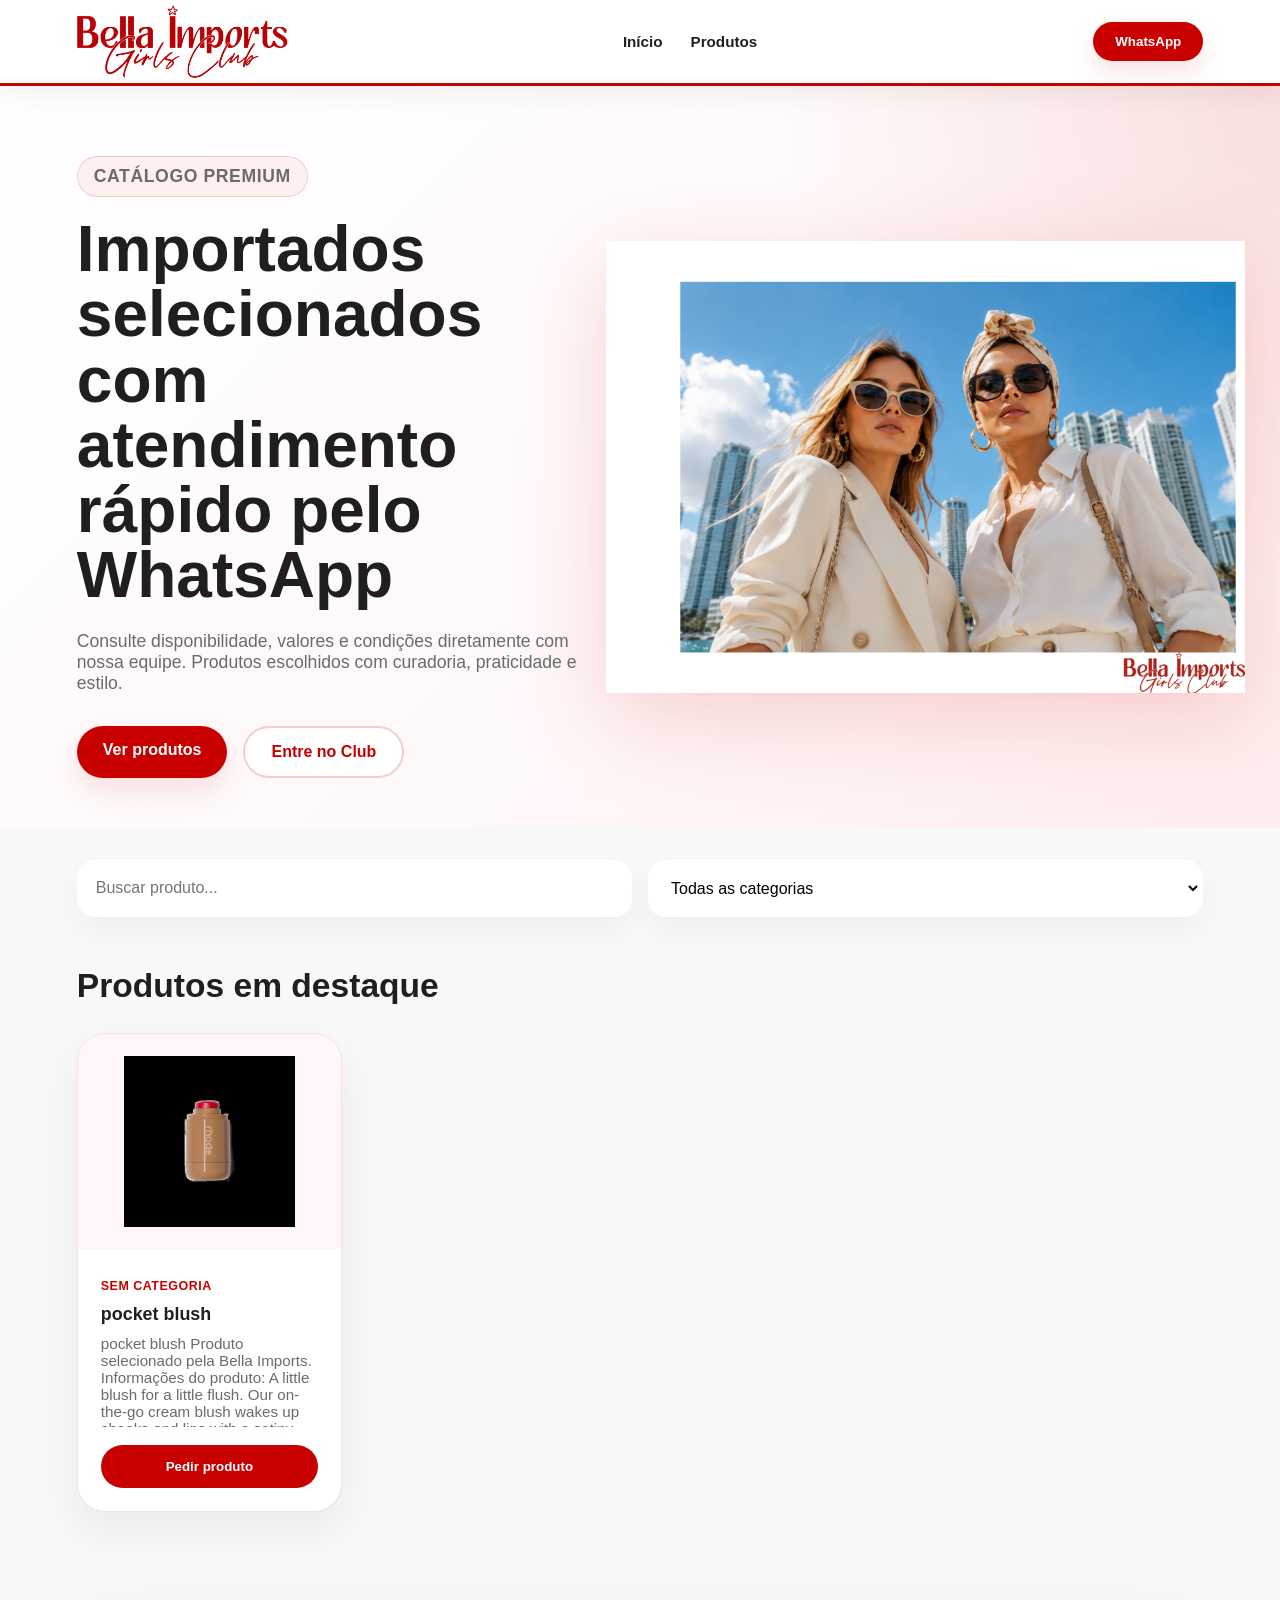
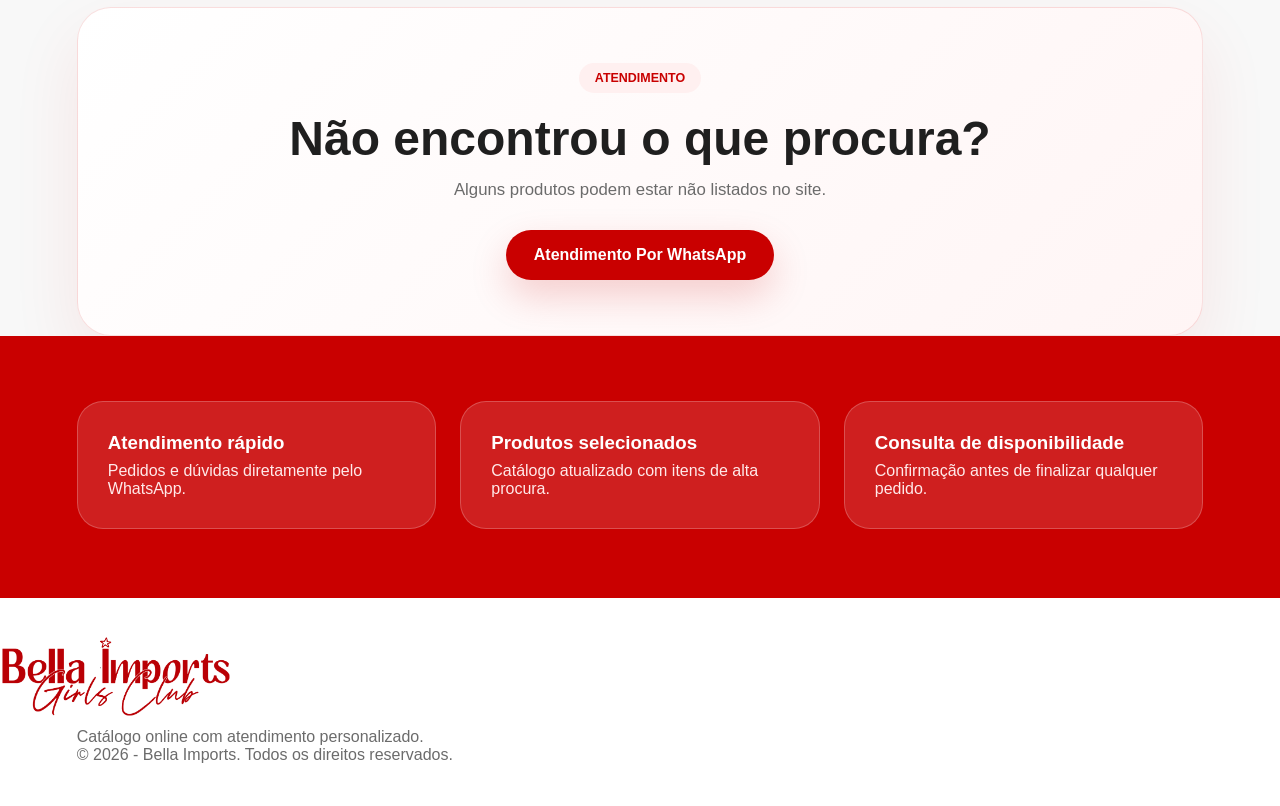
==== commit 542353af: "atualiza produtos" ====
--- a/index.html
+++ b/index.html
@@ -77,25 +77,6 @@
         src="imagens/banner-fashion.png"
         alt="Bella Imports Banner"
       >
-    </div>
-
-  </section>
-
-  <section
-    class="banner-grid"
-    id="ofertas"
-  >
-
-    <div class="banner">
-      Banner 1
-    </div>
-
-    <div class="banner">
-      Banner 2
-    </div>
-
-    <div class="banner">
-      Banner 3
     </div>
 
   </section>
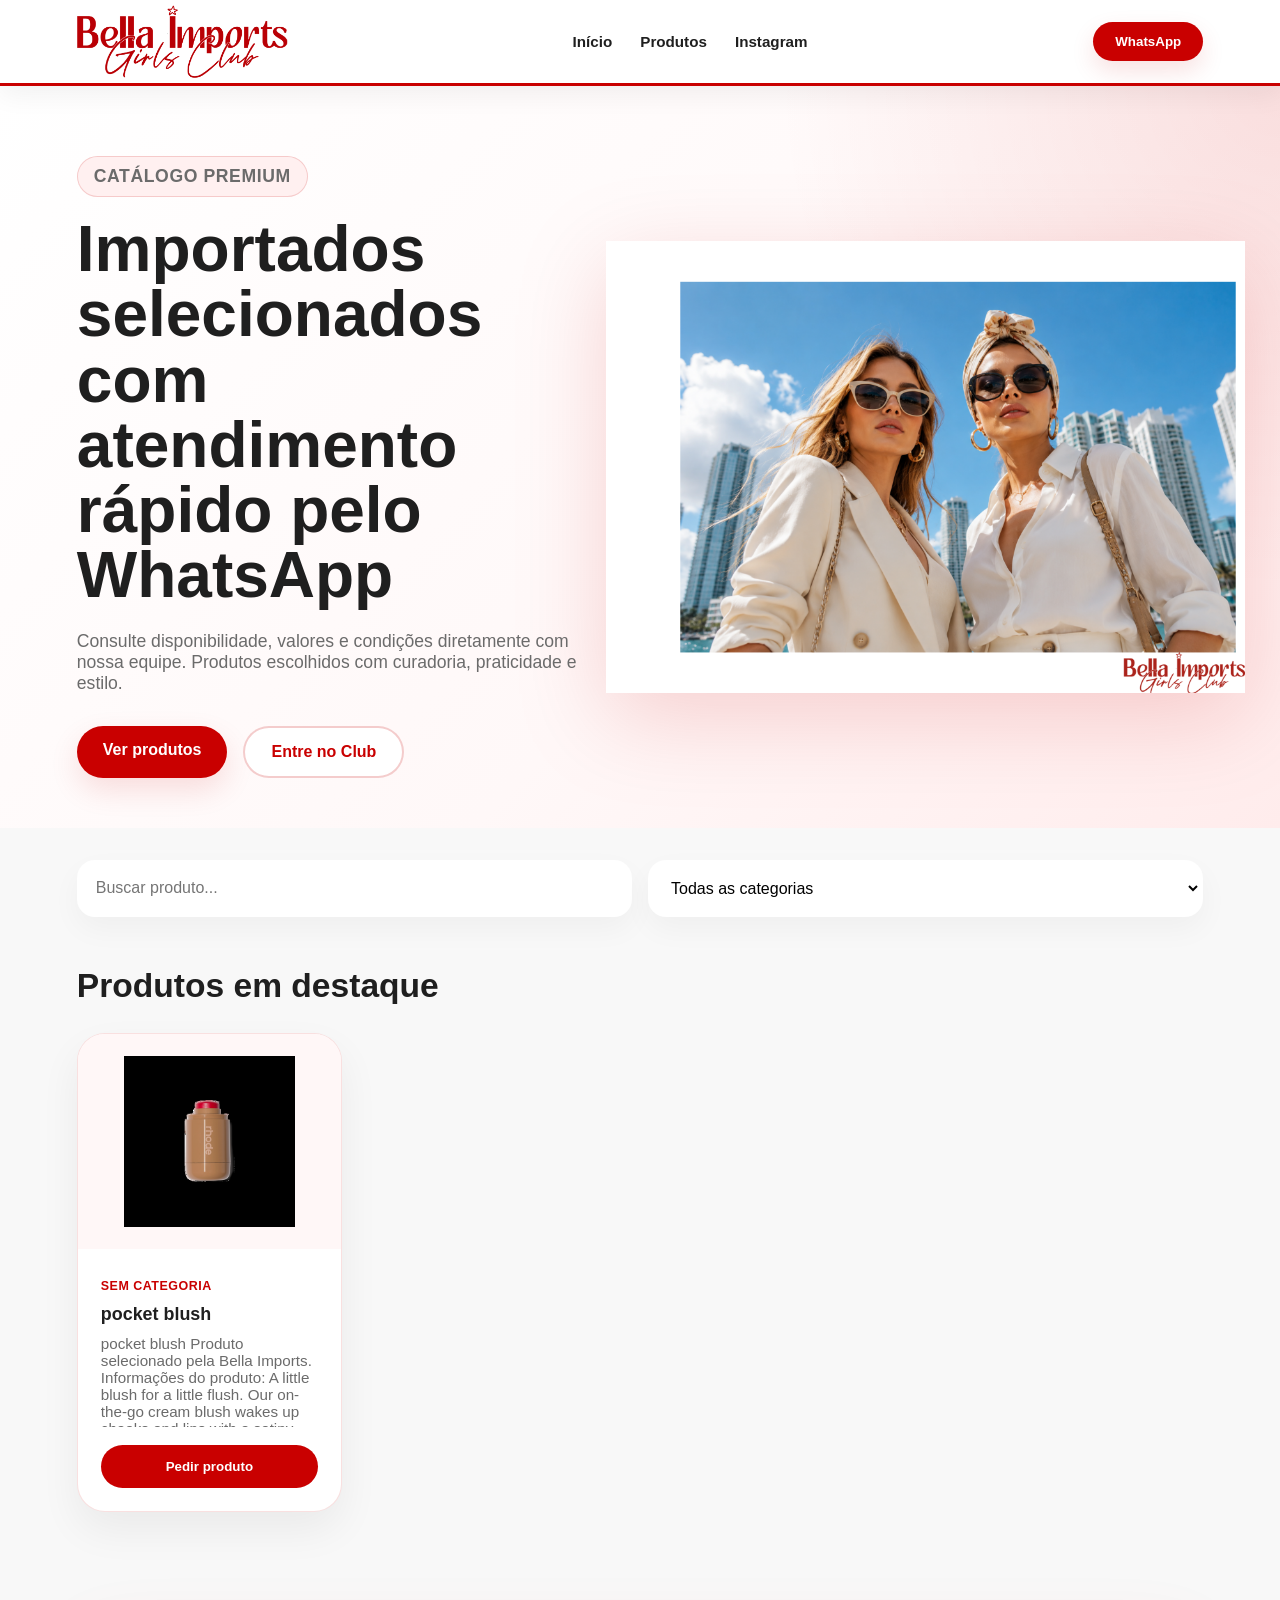
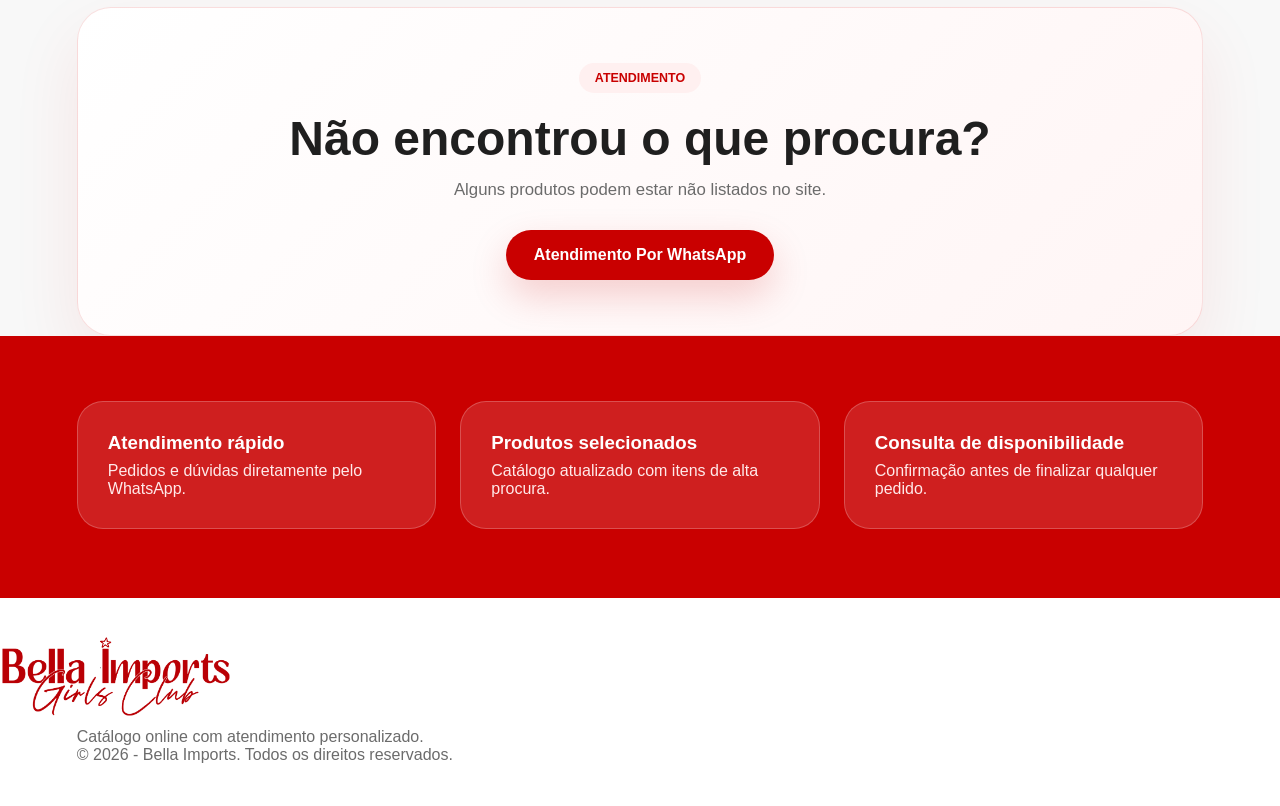
==== commit 2149eca4: "remove bot do repositorio" ====
--- a/index.html
+++ b/index.html
@@ -20,10 +20,20 @@
       >
     </div>
 
-    <nav>
-      <a href="#">Início</a>
-      <a href="#produtos">Produtos</a>
-    </nav>
+<nav>
+  <a href="#">Início</a>
+
+  <a href="#produtos">
+    Produtos
+  </a>
+
+  <a
+    href="https://www.instagram.com/bellaimportsclub/"
+    target="_blank"
+  >
+    Instagram
+  </a>
+</nav>
 
     <button
       class="whatsapp-btn"
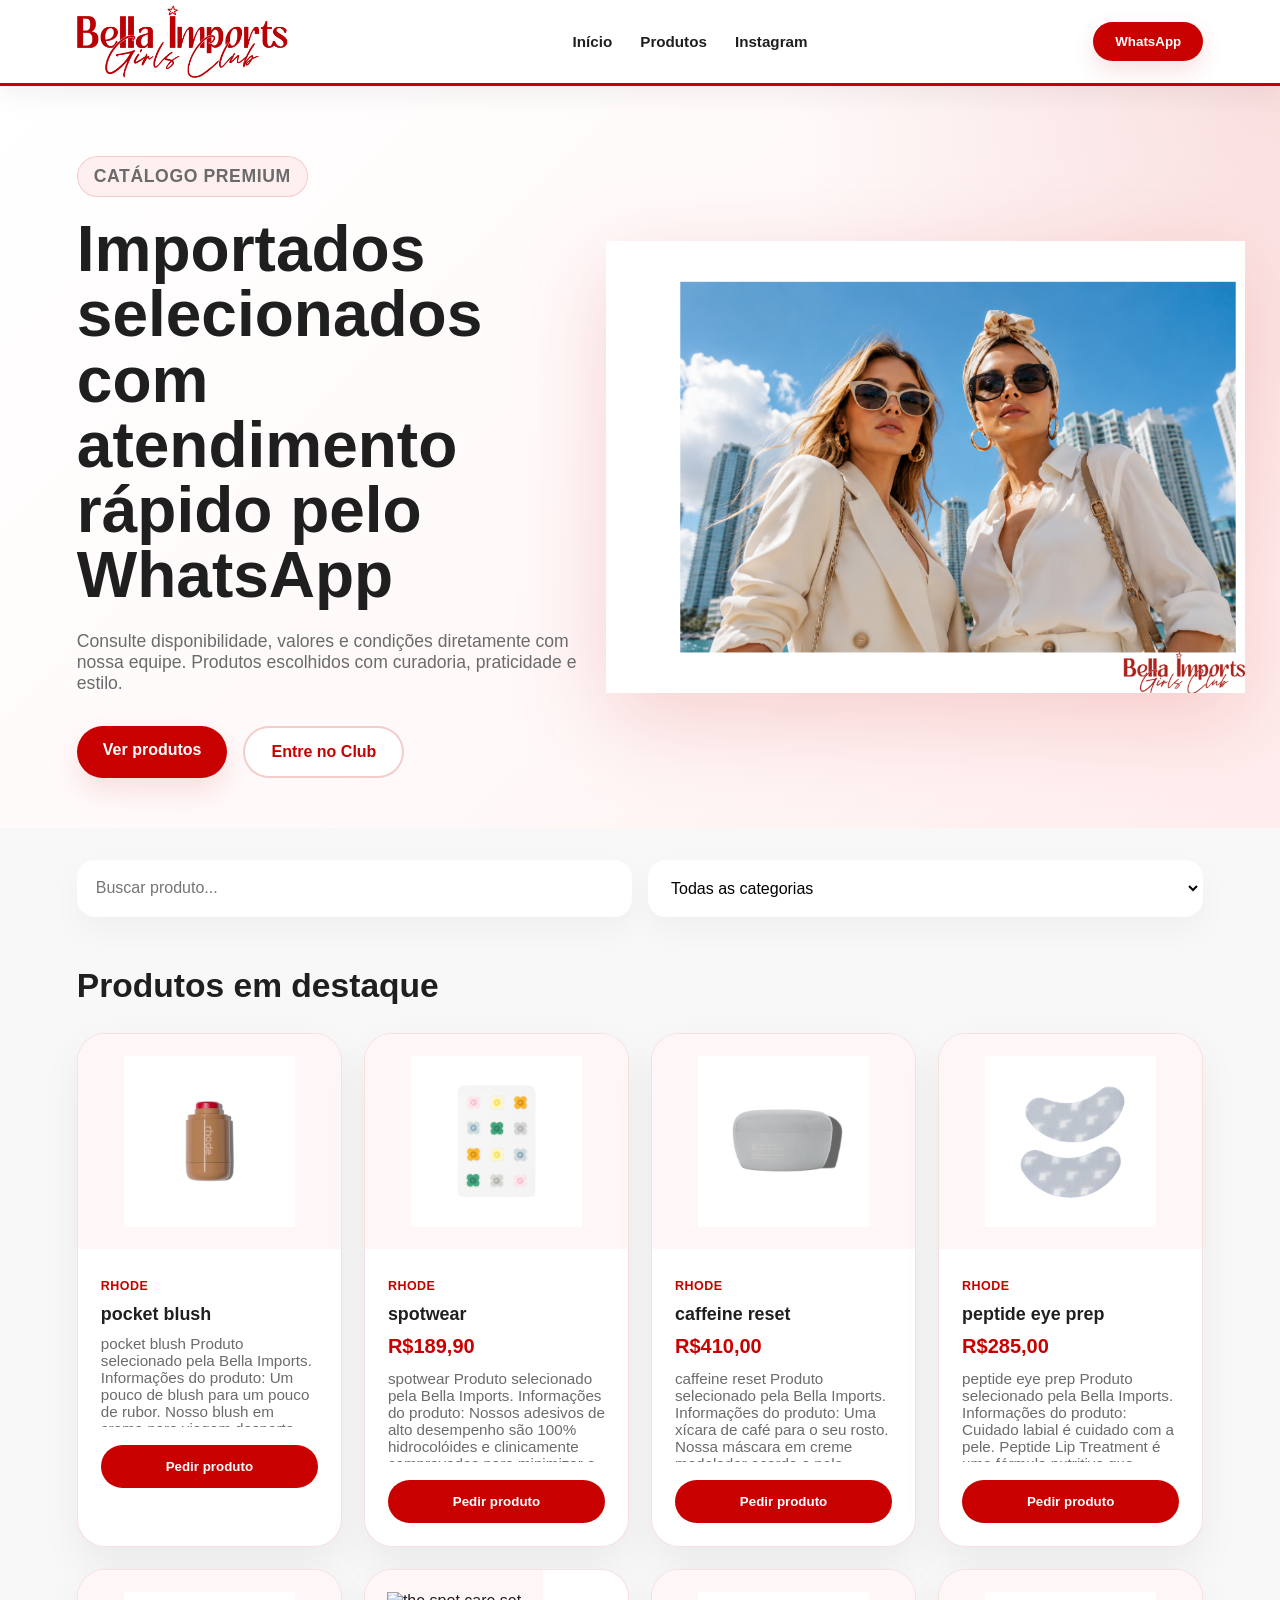
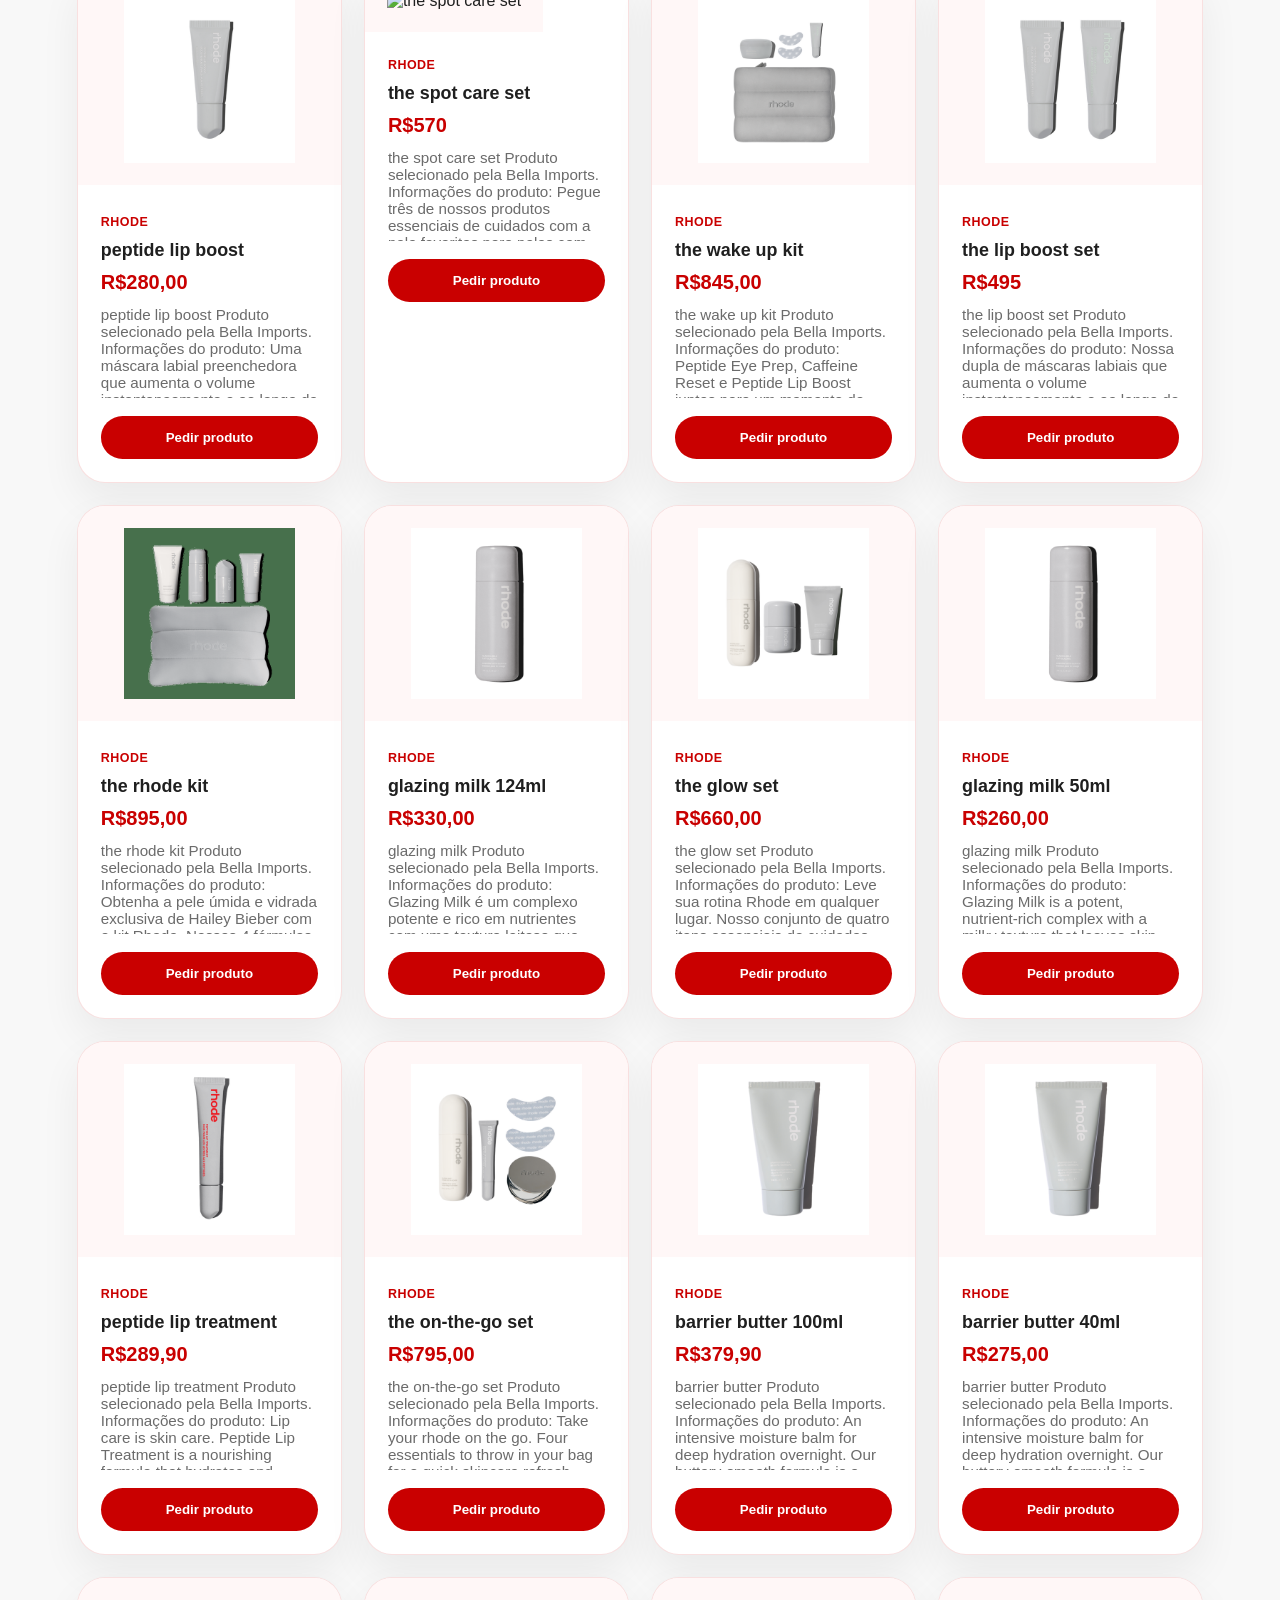
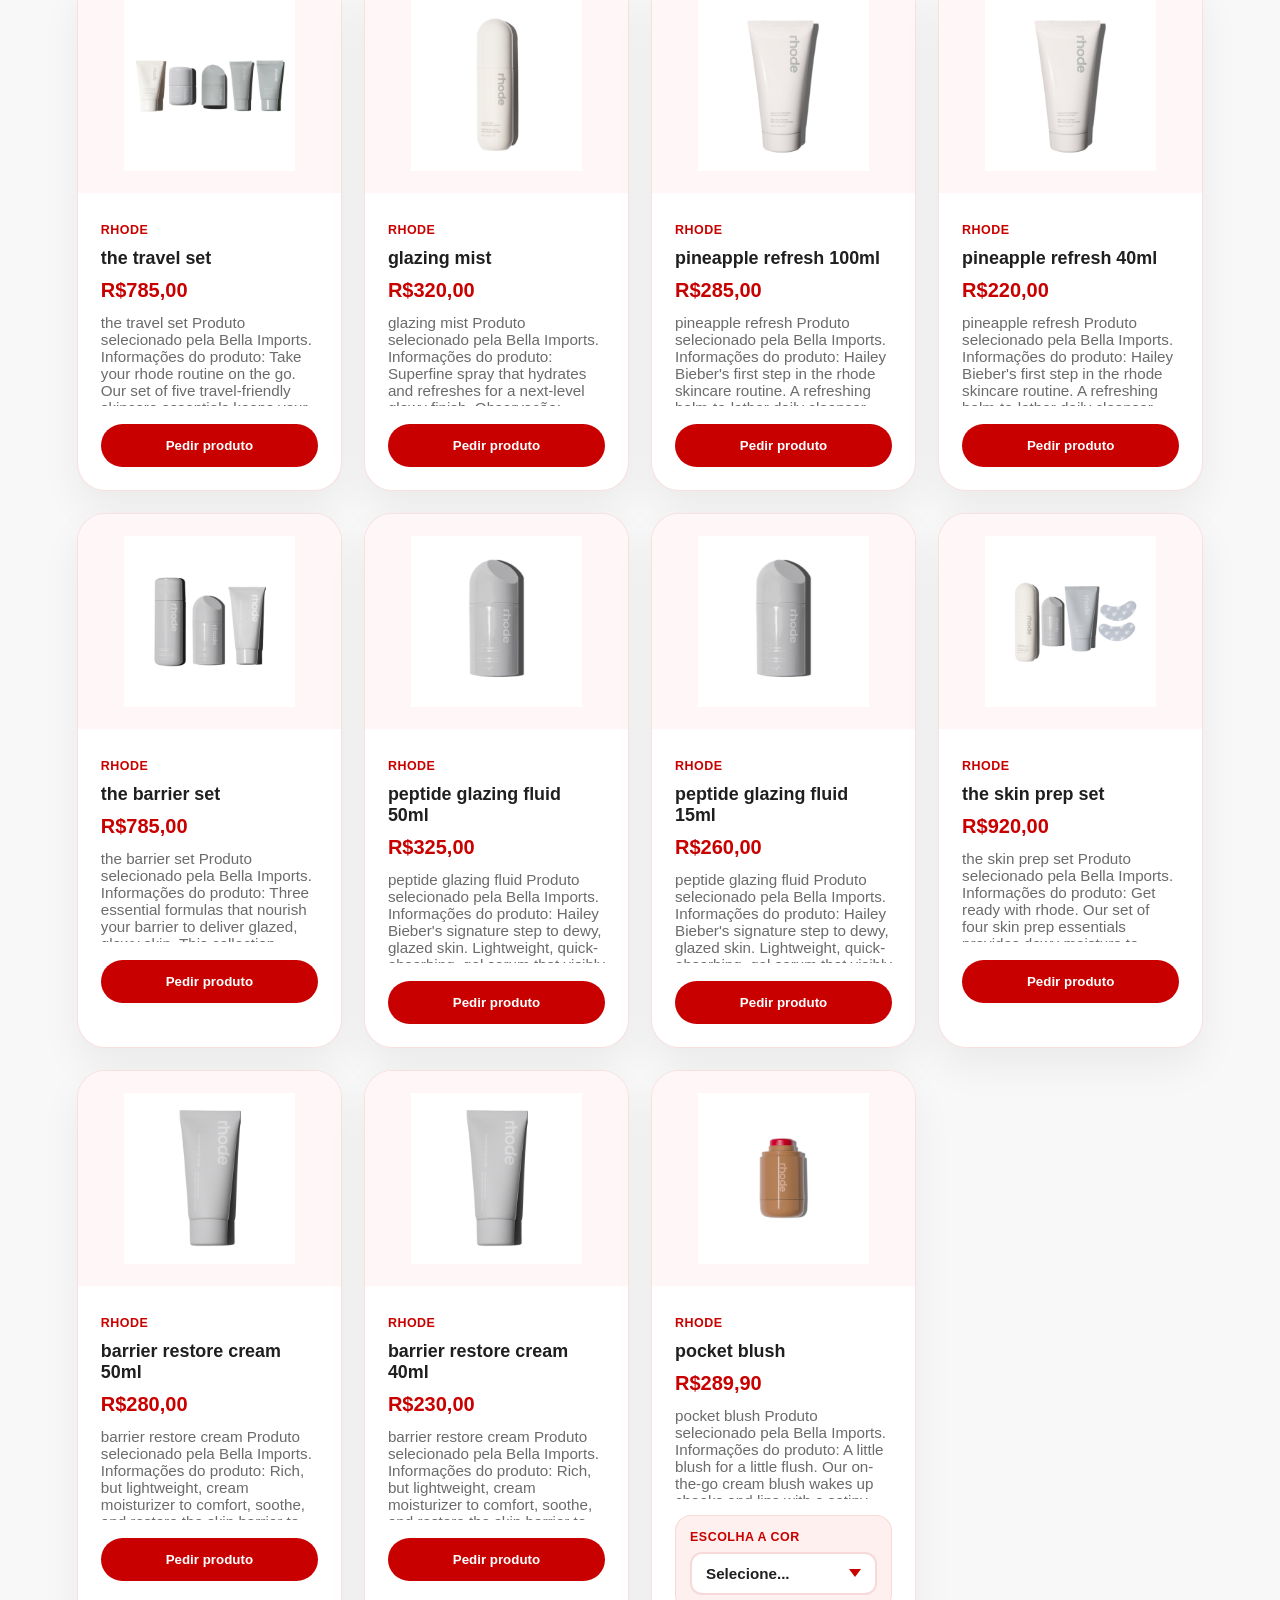
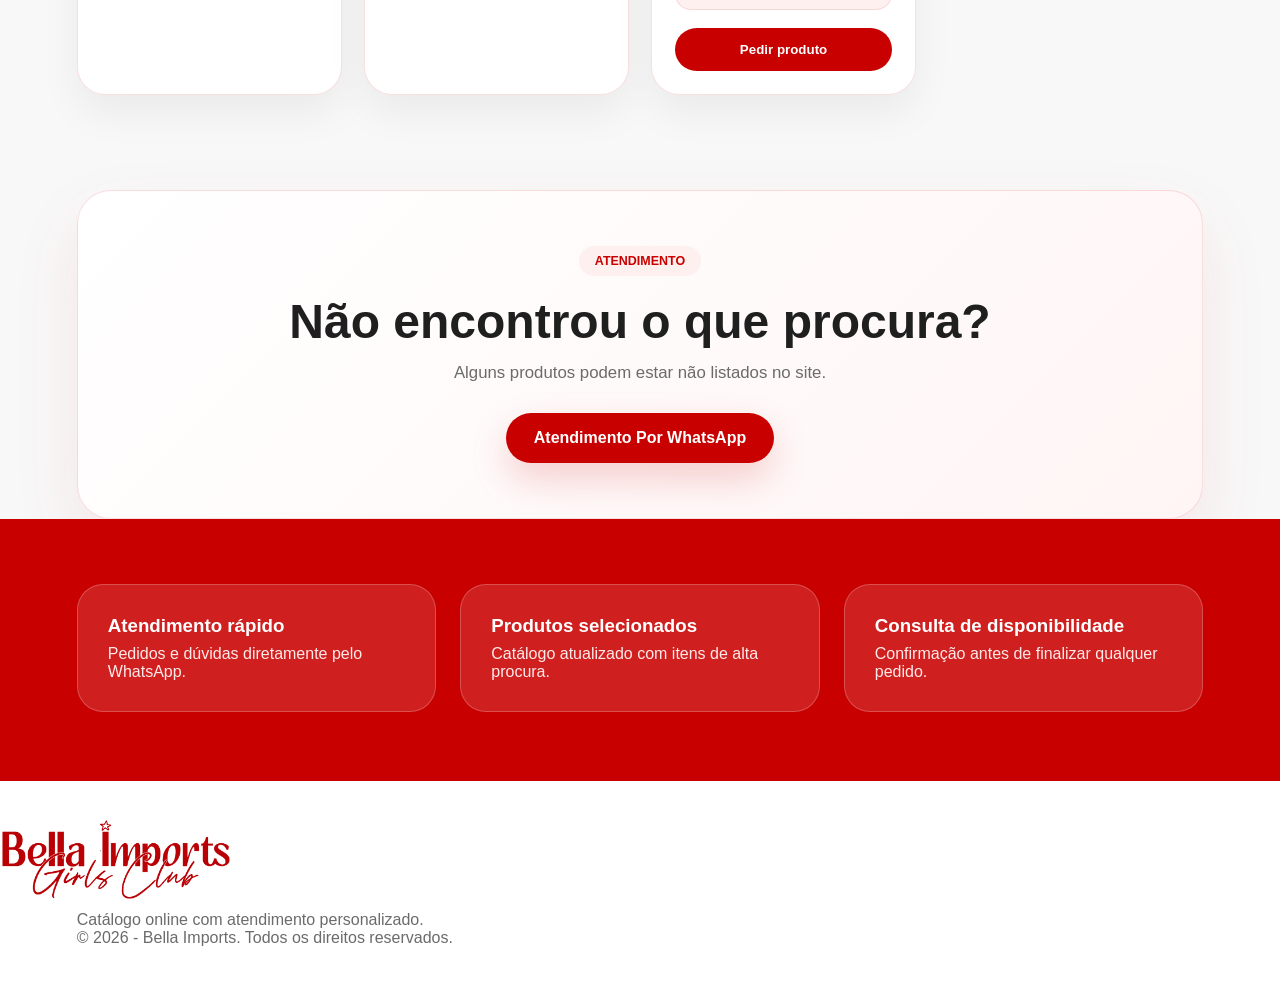
==== commit 872eb519: "'update'" ====
--- a/index.html
+++ b/index.html
@@ -99,37 +99,13 @@
       placeholder="Buscar produto..."
     />
 
-    <select id="categoryFilter">
-
-      <option value="todos">
-        Todas as categorias
-      </option>
-
-      <option value="sem-categoria">
-        Sem categoria
-      </option>
-
-      <option value="perfumes">
-        Perfumes
-      </option>
-
-      <option value="celulares">
-        Celulares
-      </option>
-
-      <option value="notebooks">
-        Notebooks
-      </option>
-
-      <option value="games">
-        Games
-      </option>
-
-      <option value="acessorios">
-        Acessórios
-      </option>
-
-    </select>
+<select id="categoryFilter">
+
+  <option value="todos">
+    Todas as categorias
+  </option>
+
+</select>
 
   </section>
 
--- a/styles.css
+++ b/styles.css
@@ -319,6 +319,70 @@
   background: var(--red-dark);
 }
 
+/* SELETOR DE COR NO CARD */
+
+.color-selector {
+  margin-top: 16px;
+  padding: 14px;
+  background: var(--red-soft);
+  border-radius: 16px;
+  border: 1px solid rgba(201, 0, 0, 0.1);
+  transition: 0.25s ease;
+}
+
+.color-label {
+  display: block;
+  font-size: 0.78rem;
+  font-weight: 900;
+  color: var(--red);
+  text-transform: uppercase;
+  letter-spacing: 0.5px;
+  margin-bottom: 8px;
+}
+
+.color-select {
+  width: 100%;
+  padding: 11px 14px;
+  border: 2px solid rgba(201, 0, 0, 0.15);
+  border-radius: 12px;
+  background: var(--white);
+  color: var(--text);
+  font-size: 0.95rem;
+  font-weight: 600;
+  cursor: pointer;
+  outline: none;
+  transition: 0.2s ease;
+  appearance: none;
+  -webkit-appearance: none;
+  background-image: url("data:image/svg+xml;charset=UTF-8,%3Csvg xmlns='http://www.w3.org/2000/svg' width='12' height='8' viewBox='0 0 12 8'%3E%3Cpath fill='%23c90000' d='M6 8L0 0h12z'/%3E%3C/svg%3E");
+  background-repeat: no-repeat;
+  background-position: right 14px center;
+  padding-right: 36px;
+}
+
+.color-select:hover {
+  border-color: var(--red);
+}
+
+.color-select:focus {
+  border-color: var(--red);
+  box-shadow: 0 0 0 3px rgba(201, 0, 0, 0.12);
+}
+
+.color-selector-aviso {
+  animation: corAviso 0.4s ease;
+  background: rgba(201, 0, 0, 0.18);
+  border-color: var(--red);
+}
+
+@keyframes corAviso {
+  0%, 100% { transform: translateX(0); }
+  20% { transform: translateX(-6px); }
+  40% { transform: translateX(6px); }
+  60% { transform: translateX(-4px); }
+  80% { transform: translateX(4px); }
+}
+
 .info-section {
   padding: 65px 6%;
   background: var(--red);
@@ -751,4 +815,11 @@
     line-height: 1.1;
   }
 
+}
+
+.product-price {
+  font-size: 1.25rem;
+  font-weight: 900;
+  color: var(--red);
+  margin: 8px 0 12px;
 }
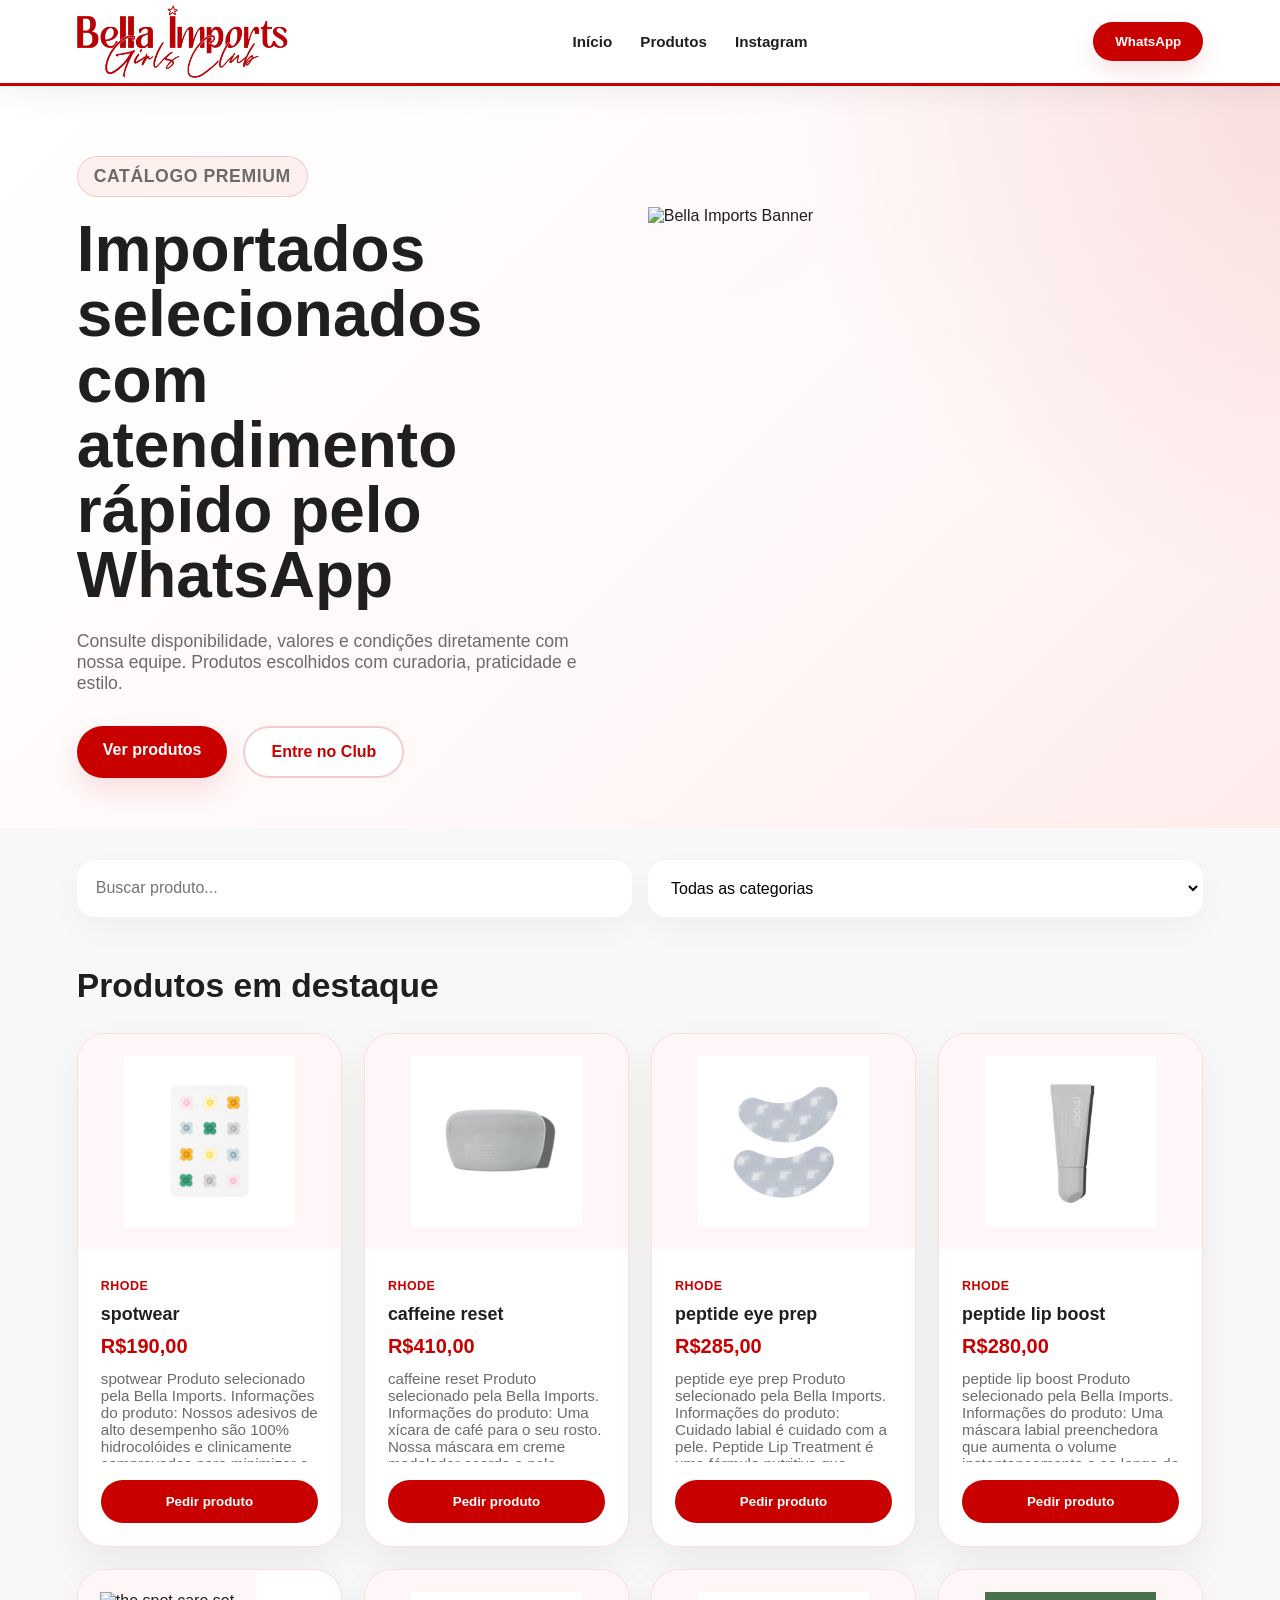
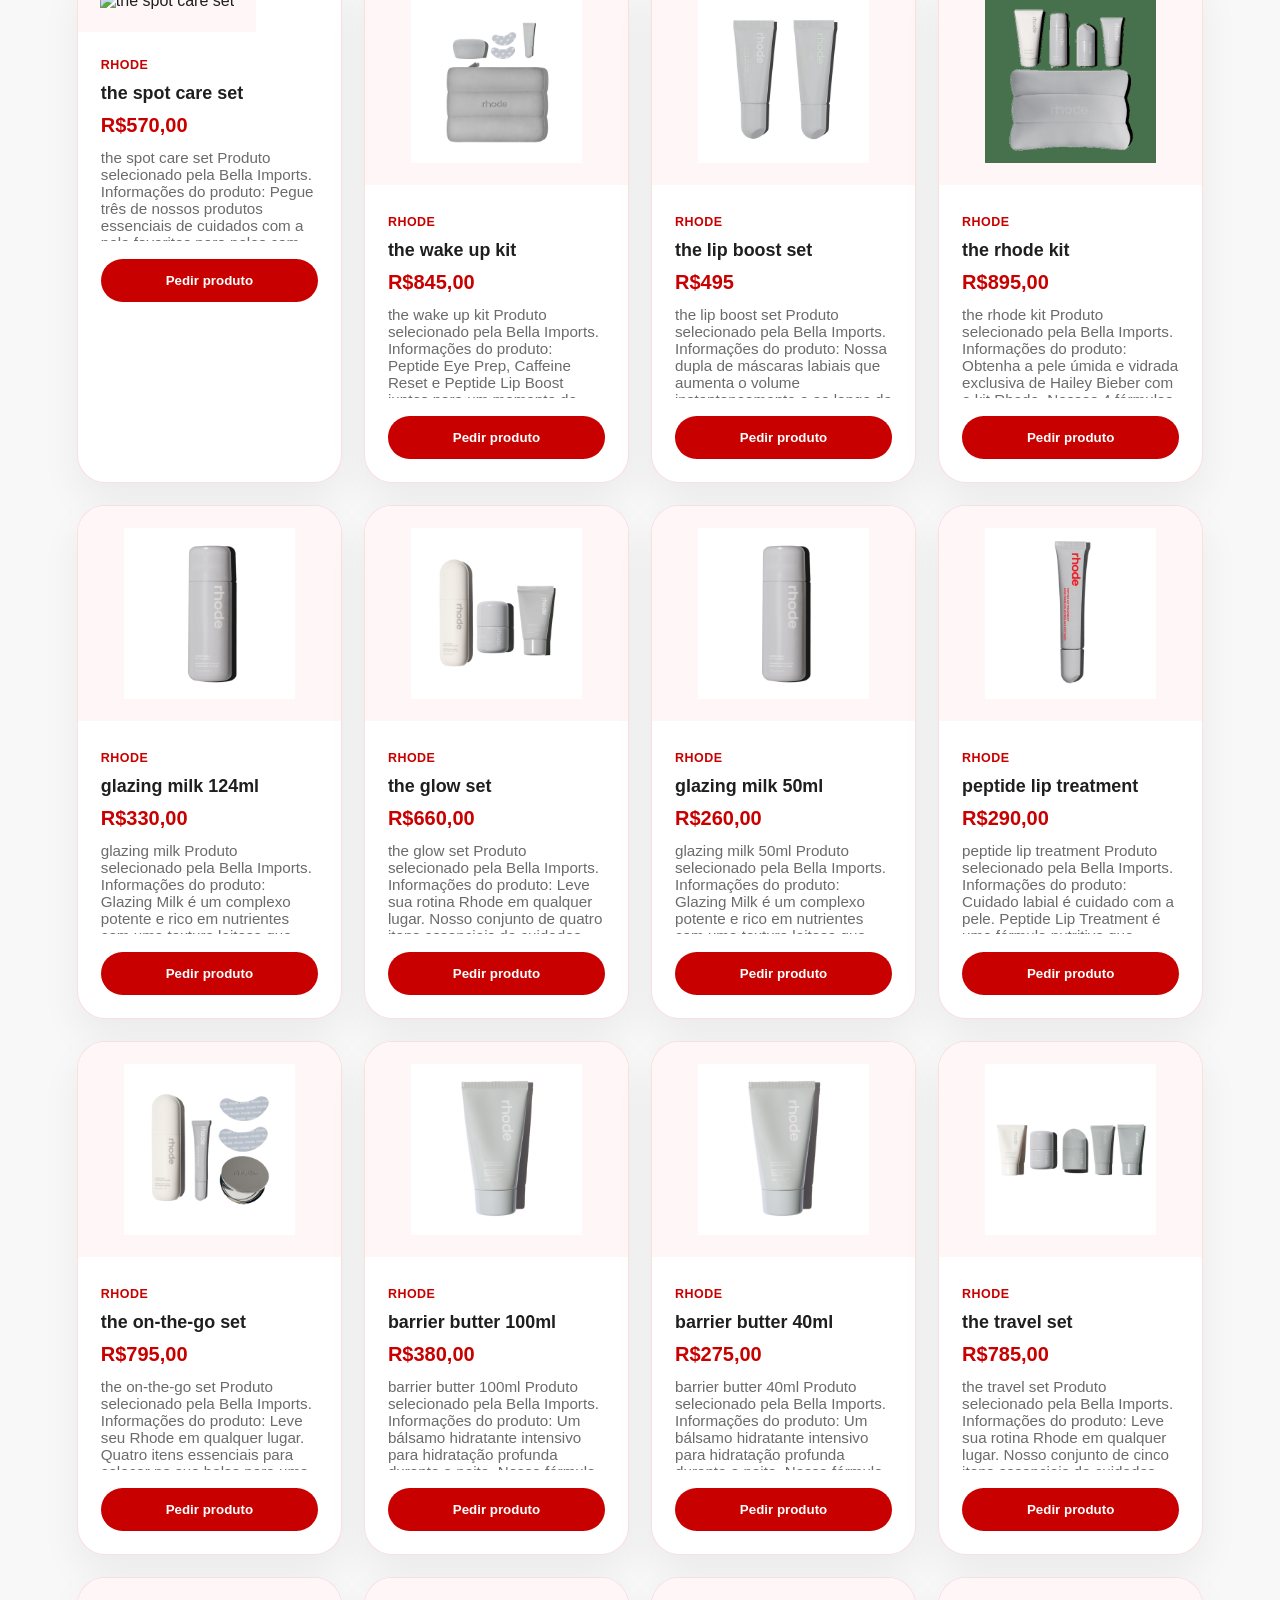
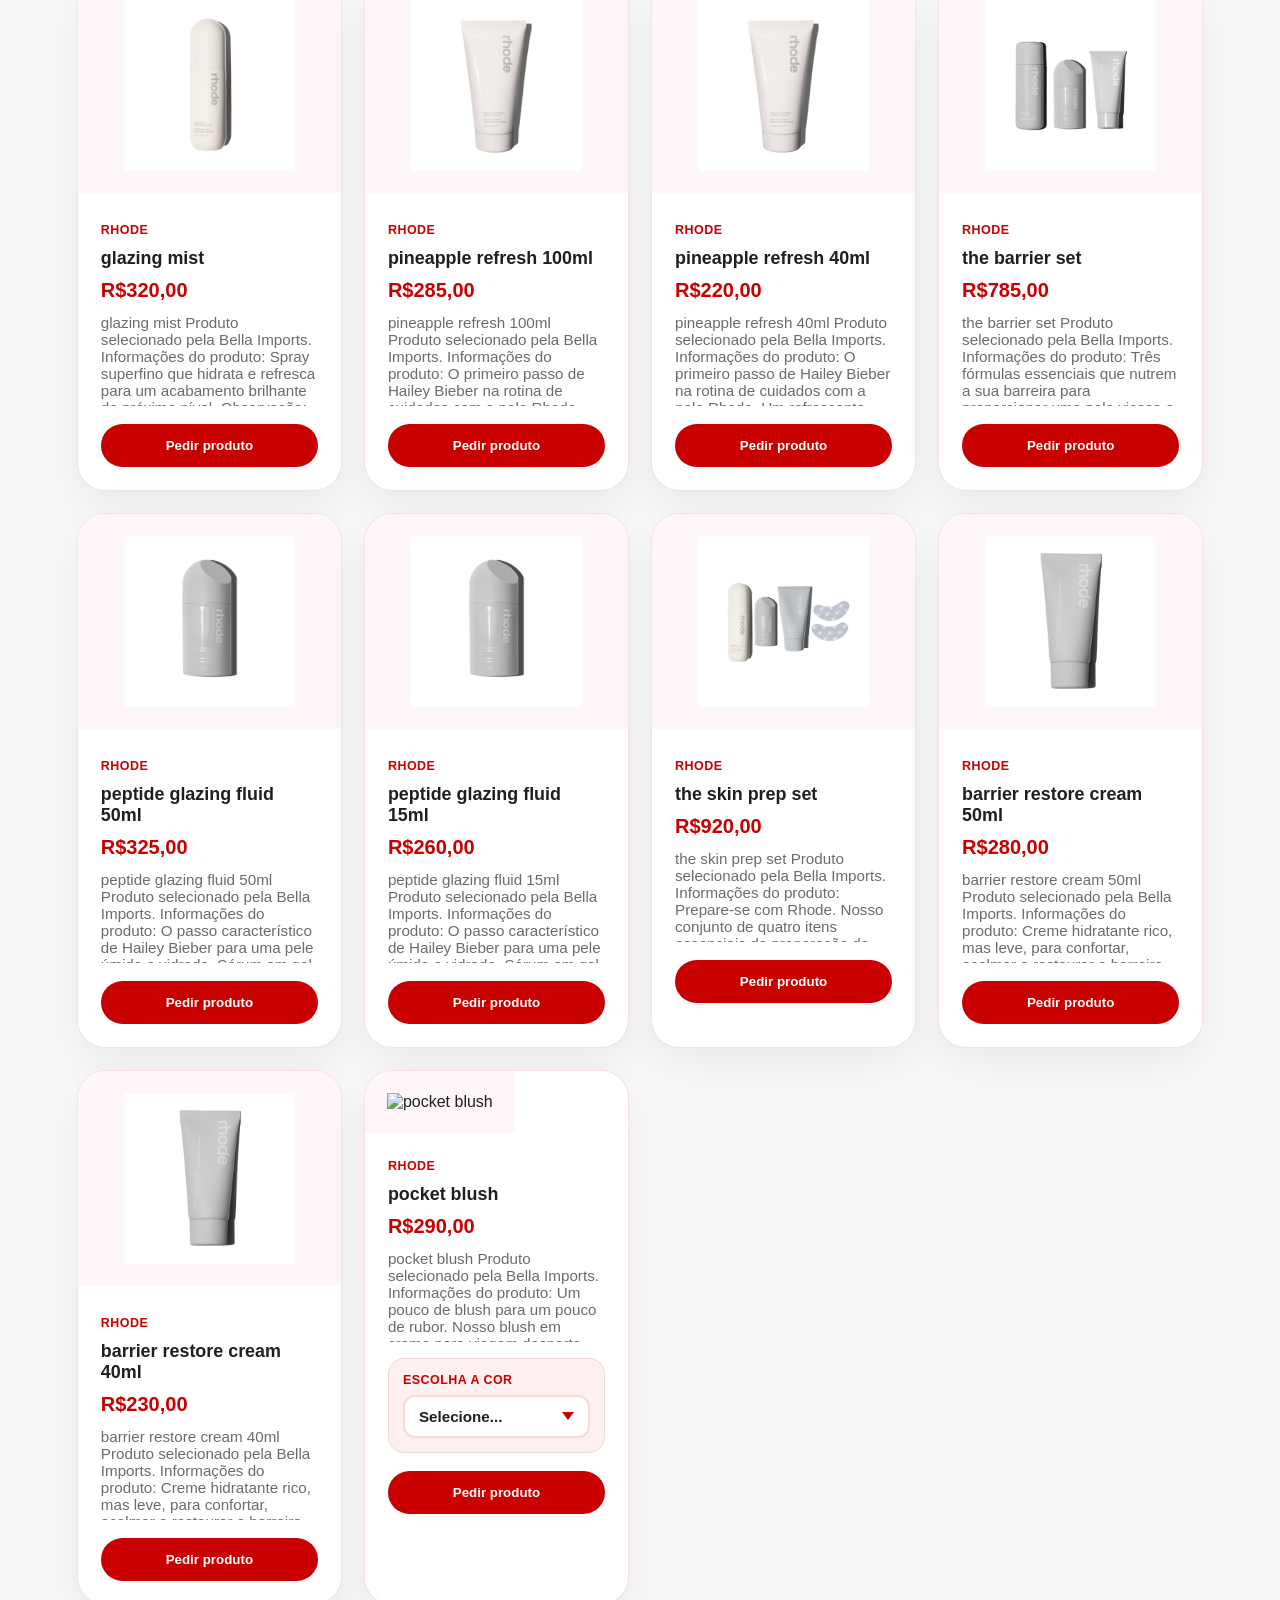
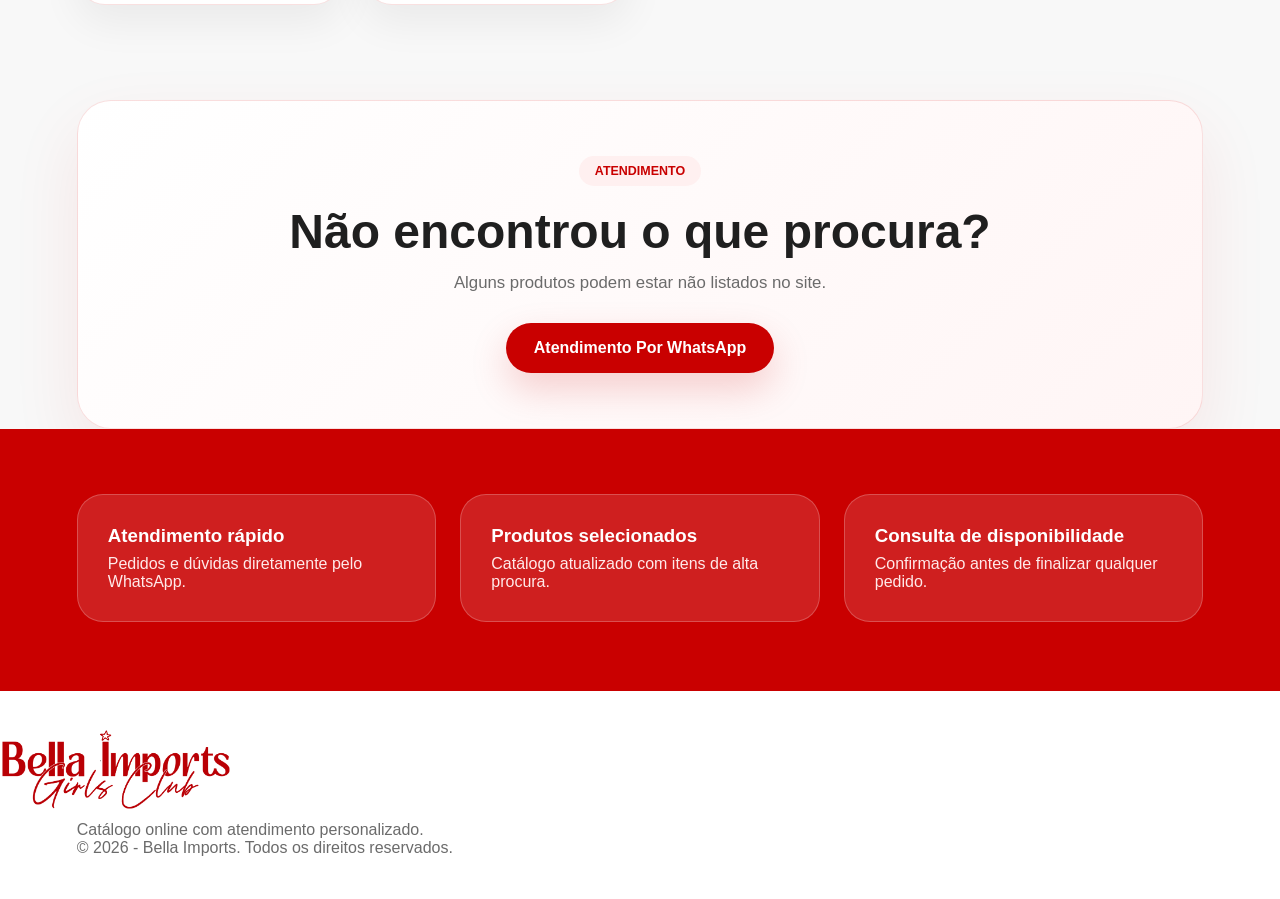
==== commit 1b0d27cf: "Update banner image source in index.html" ====
--- a/index.html
+++ b/index.html
@@ -84,7 +84,7 @@
 
     <div class="hero-image">
       <img
-        src="imagens/banner-fashion.png"
+        src="imagens/banner-fashion1.png"
         alt="Bella Imports Banner"
       >
     </div>
@@ -416,4 +416,4 @@
   <script src="script.js"></script>
 
 </body>
-</html>+</html>
